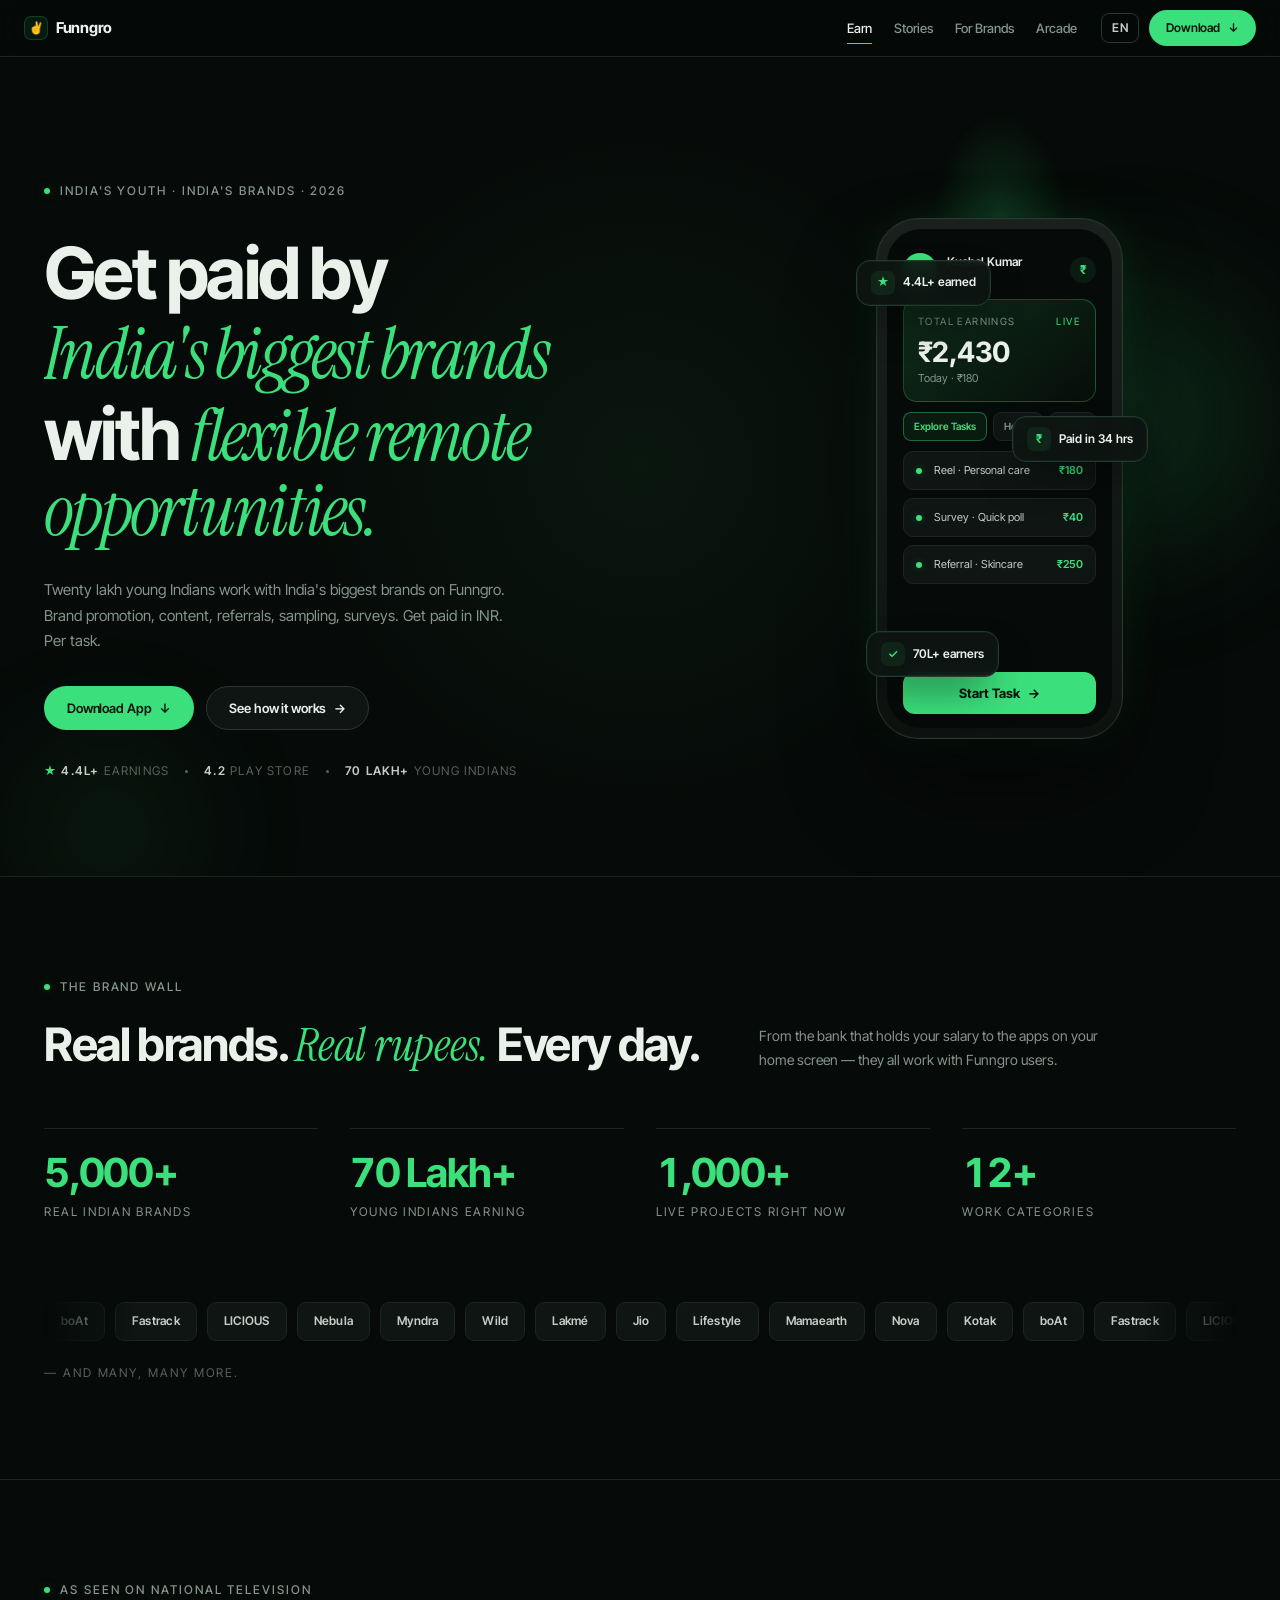
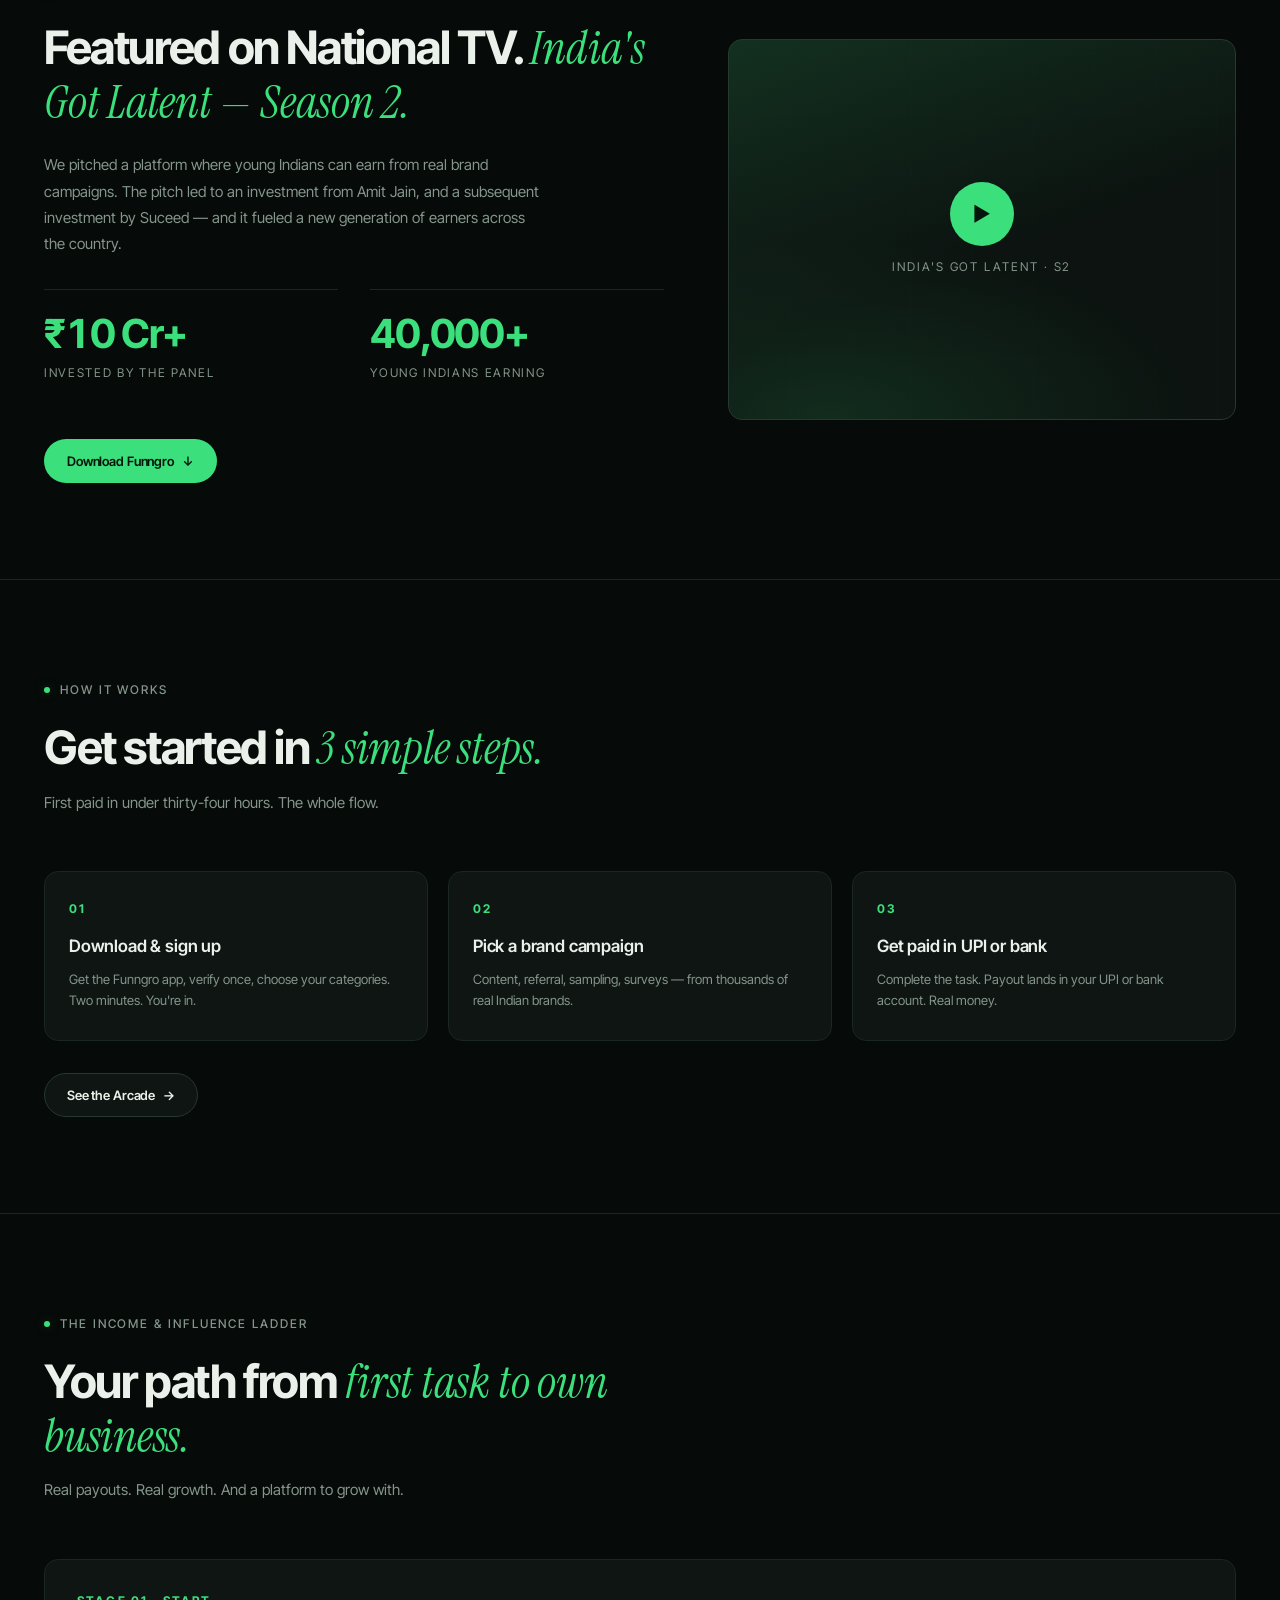
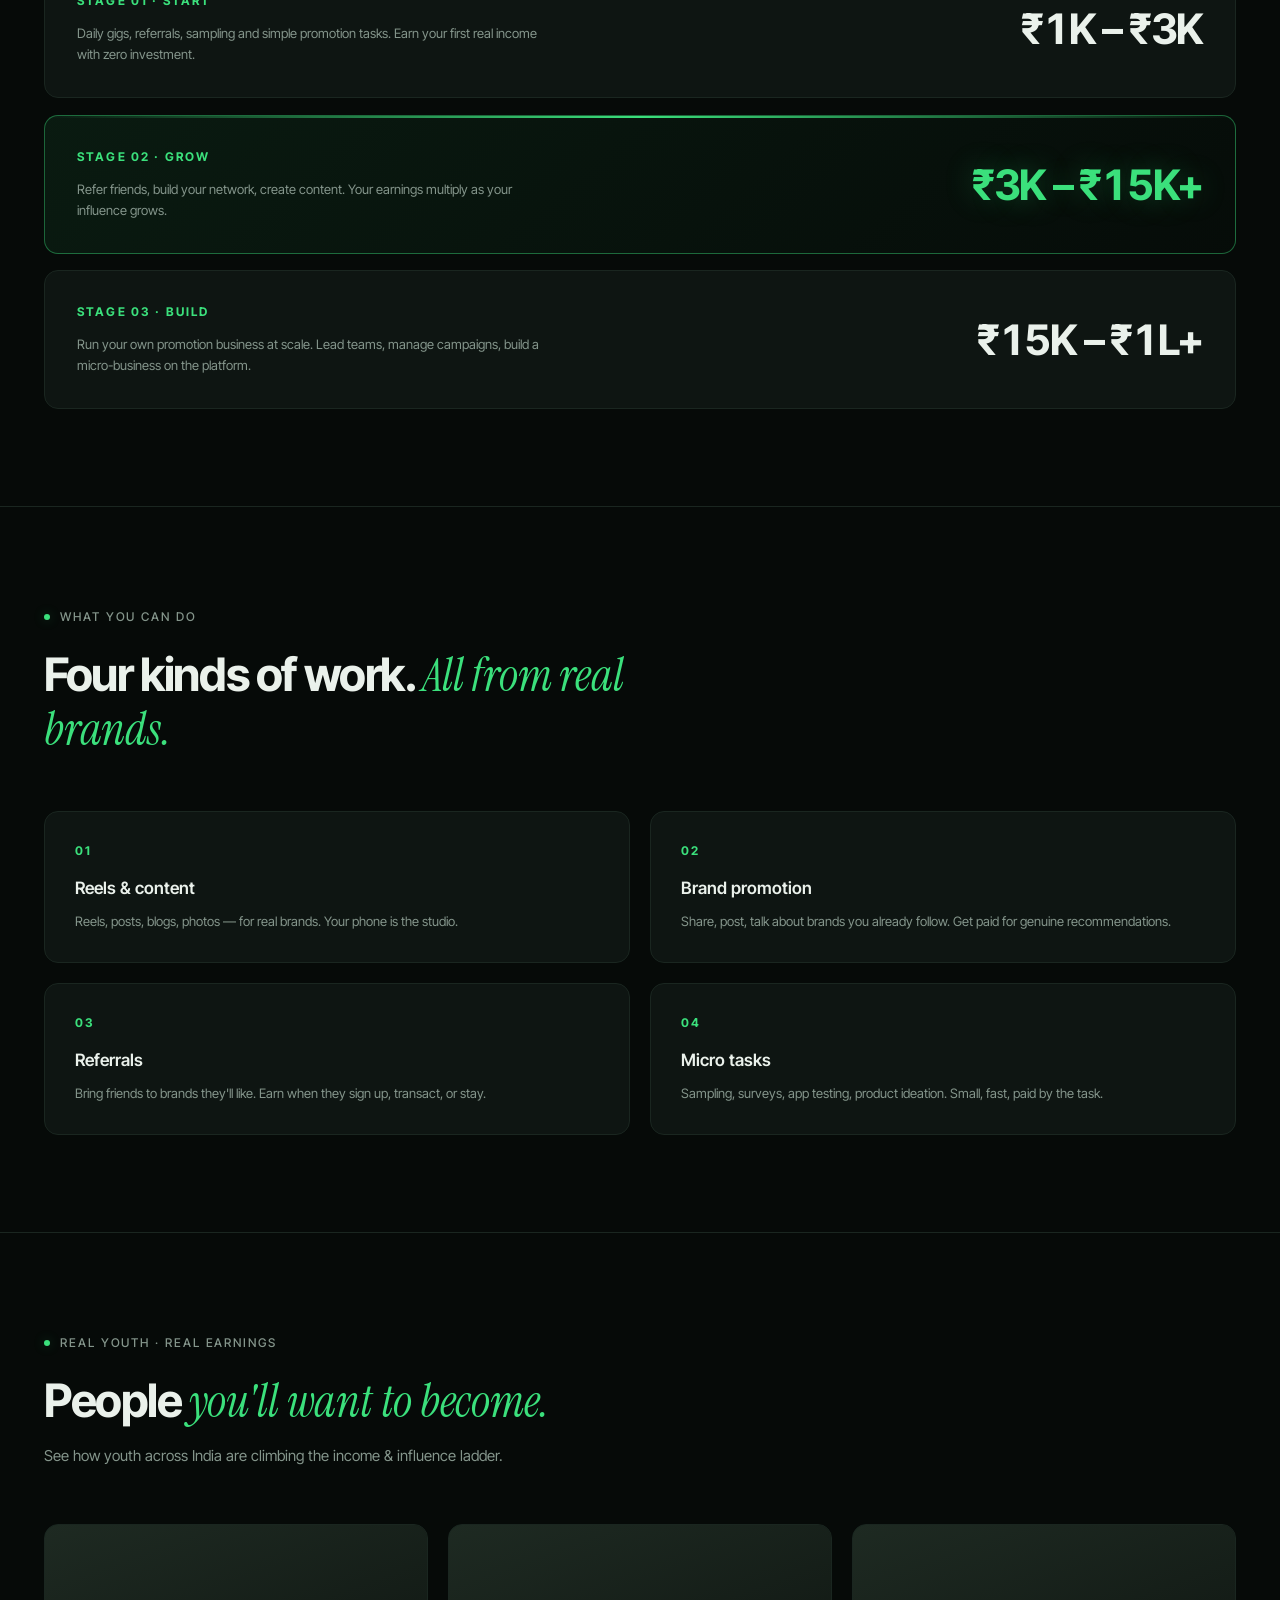
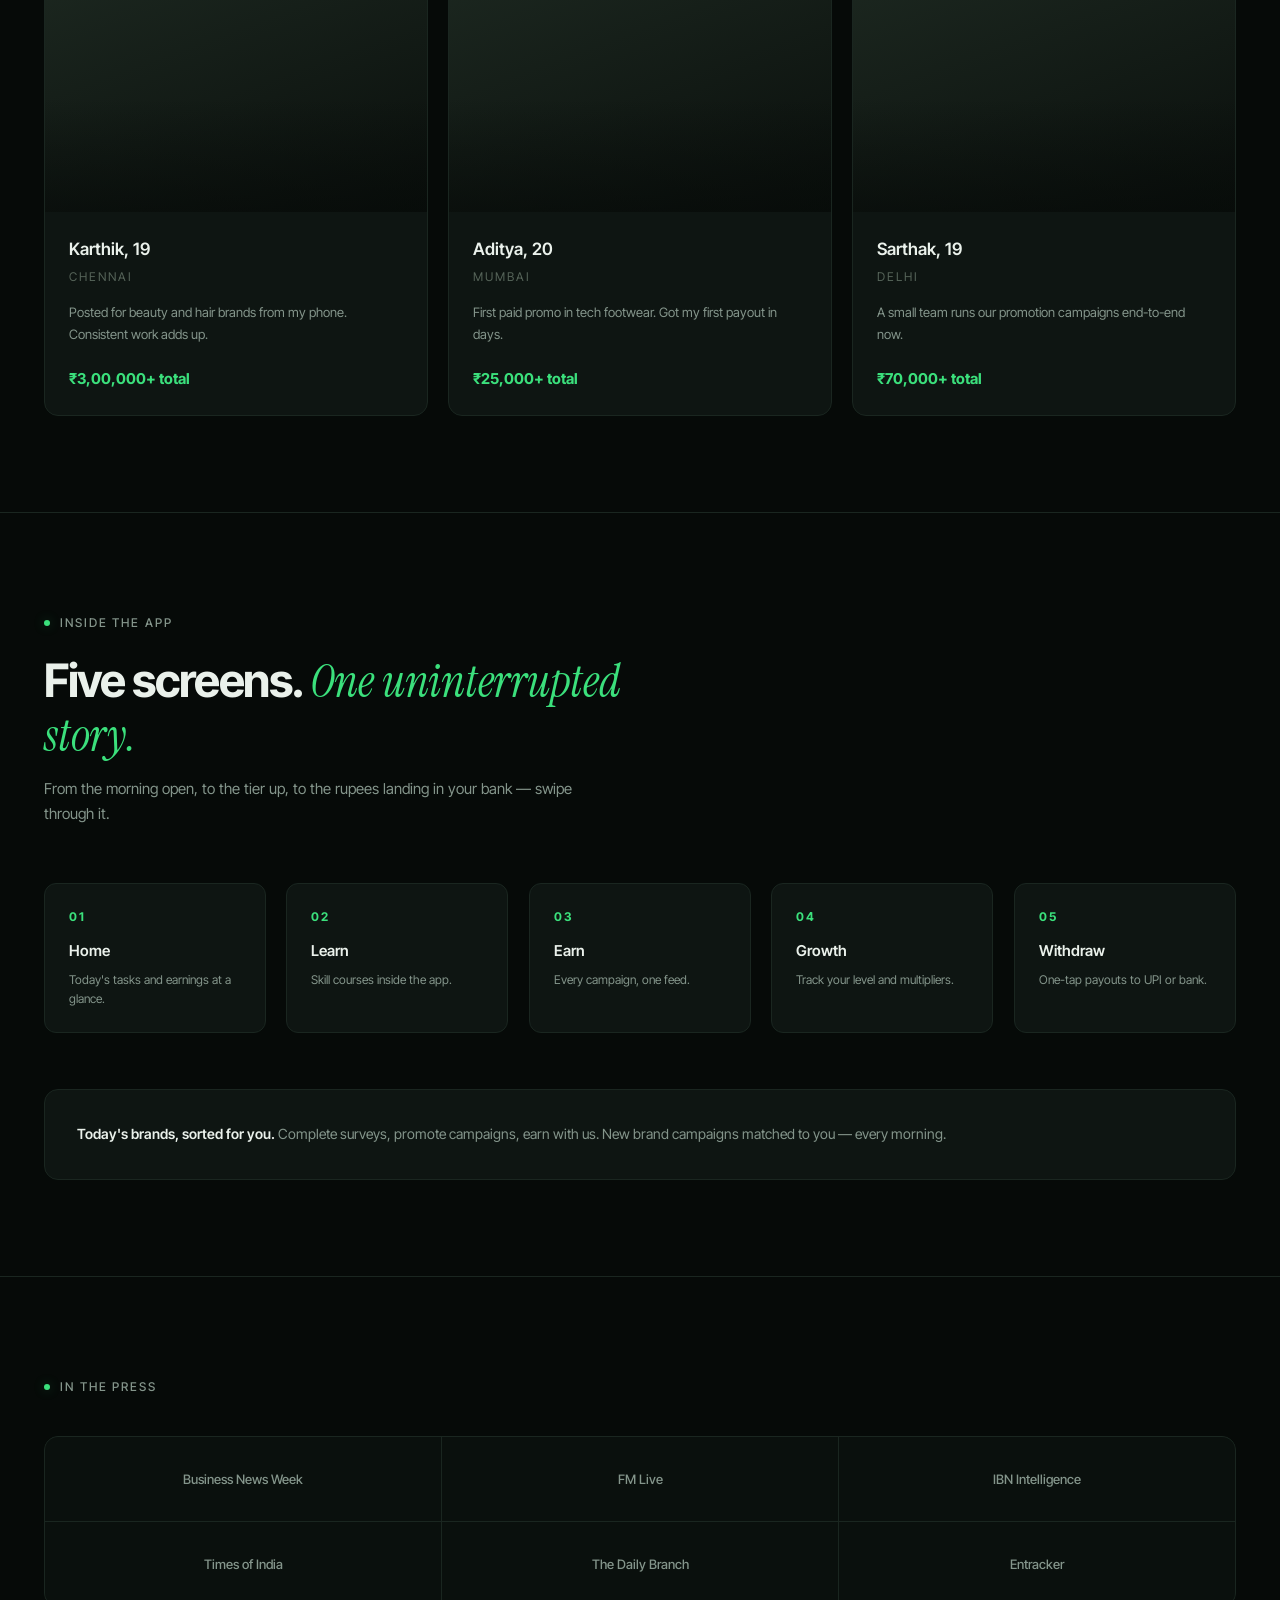
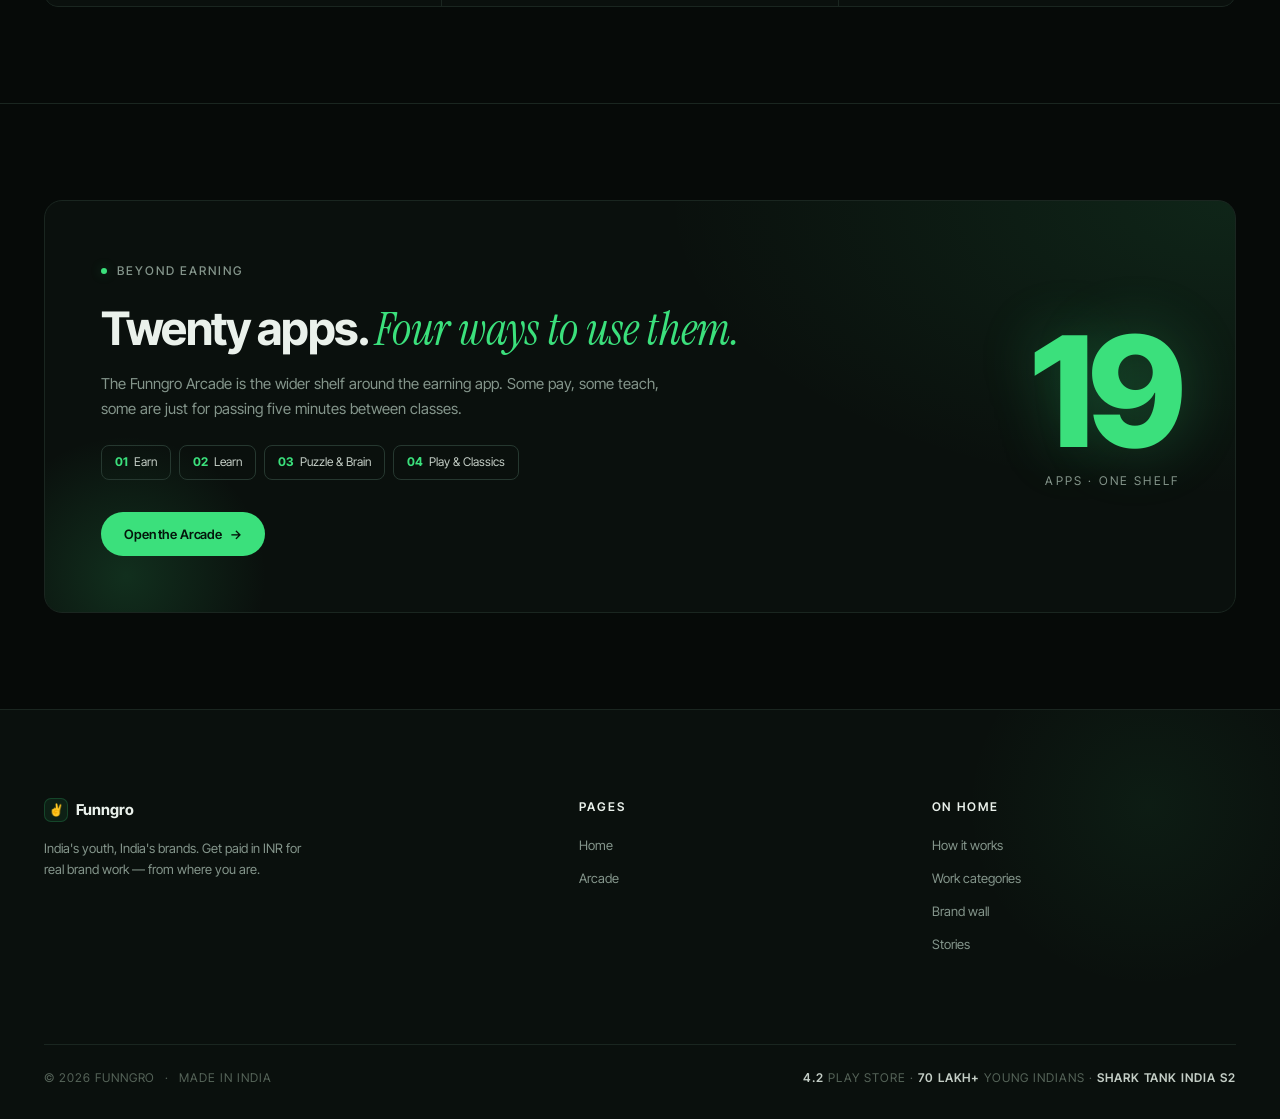
==== index.html @ df50f599 "Add files via upload" ====
<!doctype html>
<html lang="en">
<head>
<meta charset="utf-8" />
<meta name="viewport" content="width=device-width,initial-scale=1,viewport-fit=cover" />
<meta name="theme-color" content="#060A08" />

<title>Funngro — Get paid by India's biggest brands</title>
<meta name="description" content="Funngro connects young Indians with paid remote work from real brands — content, referrals, sampling, surveys. Paid in INR, per task." />
<link rel="canonical" href="https://REPLACE-ME.vercel.app/" />

<meta property="og:type" content="website" />
<meta property="og:title" content="Funngro — Get paid by India's biggest brands" />
<meta property="og:description" content="Flexible remote work from real Indian brands. Paid in INR, per task." />
<meta property="og:image" content="./og-image.png" />
<meta name="twitter:card" content="summary_large_image" />
<meta name="twitter:title" content="Funngro — Get paid by India's biggest brands" />
<meta name="twitter:description" content="Flexible remote work from real Indian brands. Paid in INR." />

<link rel="preconnect" href="https://fonts.googleapis.com">
<link rel="preconnect" href="https://fonts.gstatic.com" crossorigin>
<link href="https://fonts.googleapis.com/css2?family=Inter+Tight:wght@400;500;600;700;800&family=Instrument+Serif:ital@0;1&display=swap" rel="stylesheet">
<link rel="stylesheet" href="./styles.css">
</head>
<body>

<header class="header" id="site-header">
  <div class="header-inner">
    <a href="./index.html" class="brand" aria-label="Funngro home">
      <span class="brand-mark" aria-hidden="true">✌</span><span>Funngro</span>
    </a>

    <button class="nav-toggle" type="button" aria-label="Toggle navigation" aria-expanded="false" aria-controls="site-nav">
      <span></span>
    </button>

    <nav class="nav" id="site-nav" aria-label="Primary">
      <a href="./index.html" class="active">Earn</a>
      <a href="#stories">Stories</a>
      <a href="#brands">For Brands</a>
      <a href="./arcade.html">Arcade</a>
    </nav>

    <div class="header-actions">
      <button class="lang" type="button" aria-label="Language: English">EN</button>
      <a class="btn btn-primary btn-sm" href="https://play.google.com/store/apps/details?id=com.funngro" target="_blank" rel="noopener">Download <span class="arrow down" aria-hidden="true">↓</span></a>
    </div>
  </div>
</header>

<main>

<!-- HERO -->
<section class="hero">
  <div class="hero-glow hero-glow--a" aria-hidden="true"></div>
  <div class="hero-glow hero-glow--b" aria-hidden="true"></div>

  <div class="container">
    <div class="hero-grid">
      <div class="reveal reveal--left">
        <div class="section-label">India's Youth · India's Brands · 2026</div>

        <h1 class="hero-title">
          <span class="mask-line"><span>Get paid by</span></span>
          <span class="mask-line"><span><em>India's biggest brands</em></span></span>
          <span class="mask-line"><span>with <em>flexible remote opportunities.</em></span></span>
        </h1>

        <p class="hero-lede">Twenty lakh young Indians work with India's biggest brands on Funngro. Brand promotion, content, referrals, sampling, surveys. Get paid in INR. Per task.</p>

        <div class="hero-ctas">
          <a class="btn btn-primary" href="https://play.google.com/store/apps/details?id=com.funngro" target="_blank" rel="noopener">Download App <span class="arrow down" aria-hidden="true">↓</span></a>
          <a class="btn btn-secondary" href="#brands">See how it works <span class="arrow" aria-hidden="true">→</span></a>
        </div>

        <div class="hero-meta">
          <span><span class="star">★</span> <strong>4.4L+</strong> earnings</span>
          <span class="dot" aria-hidden="true"></span>
          <span><strong>4.2</strong> Play Store</span>
          <span class="dot" aria-hidden="true"></span>
          <span><strong>70 Lakh+</strong> young Indians</span>
        </div>
      </div>

      <div class="hero-visual reveal reveal--right">
        <div class="phone-wrap">
          <div class="float-badge float-badge--a"><span class="ic">★</span> 4.4L+ earned</div>
          <div class="float-badge float-badge--b"><span class="ic">₹</span> Paid in 34 hrs</div>
          <div class="float-badge float-badge--c"><span class="ic">✓</span> 70L+ earners</div>

          <div class="phone" role="img" aria-label="Funngro app preview showing earnings, tasks and referrals">
            <div class="phone-screen">
              <div class="phone-top">
                <div class="phone-avatar" aria-hidden="true">K</div>
                <div><div class="phone-name">Kushal Kumar</div><div class="phone-hello">Home</div></div>
                <span class="phone-coin" aria-hidden="true">₹</span>
              </div>
              <div class="phone-balance">
                <div class="phone-balance-head"><span>Total earnings</span><span class="phone-balance-tag">LIVE</span></div>
                <div class="phone-balance-amount">₹2,430</div>
                <div class="phone-balance-sub">Today · ₹180</div>
              </div>
              <div class="phone-chips">
                <span class="phone-chip active">Explore Tasks</span>
                <span class="phone-chip">Home</span>
                <span class="phone-chip">Tasks</span>
              </div>
              <ul class="phone-tasks">
                <li class="phone-task"><span class="phone-task-dot"></span><span class="phone-task-label">Reel · Personal care</span><span class="phone-task-amount">₹180</span></li>
                <li class="phone-task"><span class="phone-task-dot"></span><span class="phone-task-label">Survey · Quick poll</span><span class="phone-task-amount">₹40</span></li>
                <li class="phone-task"><span class="phone-task-dot"></span><span class="phone-task-label">Referral · Skincare</span><span class="phone-task-amount">₹250</span></li>
              </ul>
              <div class="phone-cta">Start Task <span aria-hidden="true">→</span></div>
            </div>
          </div>
        </div>
      </div>
    </div>
  </div>
</section>

<!-- BRAND WALL -->
<section class="section" id="brands">
  <div class="container">
    <div class="brandwall-head reveal">
      <div>
        <div class="section-label">The Brand Wall</div>
        <h2 class="h2">Real brands. <em class="accent-i">Real rupees.</em> Every day.</h2>
      </div>
      <p class="brandwall-aside">From the bank that holds your salary to the apps on your home screen — they all work with Funngro users.</p>
    </div>

    <div class="brandwall-stats" data-reveal-group>
      <div class="stat"><div class="stat-value" data-count="5000" data-suffix="+">0</div><div class="stat-label">Real Indian brands</div></div>
      <div class="stat"><div class="stat-value" data-count="70" data-suffix=" Lakh+">0</div><div class="stat-label">Young Indians earning</div></div>
      <div class="stat"><div class="stat-value" data-count="1000" data-suffix="+">0</div><div class="stat-label">Live projects right now</div></div>
      <div class="stat"><div class="stat-value" data-count="12" data-suffix="+">0</div><div class="stat-label">Work categories</div></div>
    </div>

    <div class="marquee reveal">
      <div class="marquee-track">
        <span class="marquee-chip">boAt</span><span class="marquee-chip">Fastrack</span><span class="marquee-chip">LICIOUS</span>
        <span class="marquee-chip">Nebula</span><span class="marquee-chip">Myndra</span><span class="marquee-chip">Wild</span>
        <span class="marquee-chip">Lakmé</span><span class="marquee-chip">Jio</span><span class="marquee-chip">Lifestyle</span>
        <span class="marquee-chip">Mamaearth</span><span class="marquee-chip">Nova</span><span class="marquee-chip">Kotak</span>
        <span class="marquee-chip">boAt</span><span class="marquee-chip">Fastrack</span><span class="marquee-chip">LICIOUS</span>
        <span class="marquee-chip">Nebula</span><span class="marquee-chip">Myndra</span><span class="marquee-chip">Wild</span>
        <span class="marquee-chip">Lakmé</span><span class="marquee-chip">Jio</span><span class="marquee-chip">Lifestyle</span>
        <span class="marquee-chip">Mamaearth</span><span class="marquee-chip">Nova</span><span class="marquee-chip">Kotak</span>
      </div>
    </div>
    <p class="brandwall-hint">— and many, many more.</p>
  </div>
</section>

<!-- TV -->
<section class="section">
  <div class="container">
    <div class="tv">
      <div class="reveal reveal--left">
        <div class="section-label">As seen on national television</div>
        <h2 class="h2">Featured on National TV. <em class="accent-i">India's Got Latent — Season 2.</em></h2>
        <p class="tv-body">We pitched a platform where young Indians can earn from real brand campaigns. The pitch led to an investment from Amit Jain, and a subsequent investment by Suceed — and it fueled a new generation of earners across the country.</p>
        <div class="tv-stats">
          <div class="stat"><div class="stat-value">₹10 Cr+</div><div class="stat-label">Invested by the panel</div></div>
          <div class="stat"><div class="stat-value">40,000+</div><div class="stat-label">Young Indians earning</div></div>
        </div>
        <div class="tv-ctas">
          <a class="btn btn-primary" href="https://play.google.com/store/apps/details?id=com.funngro" target="_blank" rel="noopener">Download Funngro <span class="arrow down" aria-hidden="true">↓</span></a>
        </div>
      </div>

      <div class="tv-video reveal reveal--right" aria-hidden="true">
        <div>
          <div class="tv-play">▶</div>
          <div class="tv-video-label">India's Got Latent · S2</div>
        </div>
      </div>
    </div>
  </div>
</section>

<!-- HOW IT WORKS -->
<section class="section" id="how">
  <div class="container">
    <div class="reveal">
      <div class="section-label">How it works</div>
      <h2 class="h2">Get started in <em class="accent-i">3 simple steps.</em></h2>
      <p class="lede">First paid in under thirty-four hours. The whole flow.</p>
    </div>
    <ol class="steps" data-reveal-group>
      <li class="step"><div class="step-n">01</div><h3 class="step-title">Download &amp; sign up</h3><p class="step-body">Get the Funngro app, verify once, choose your categories. Two minutes. You're in.</p></li>
      <li class="step"><div class="step-n">02</div><h3 class="step-title">Pick a brand campaign</h3><p class="step-body">Content, referral, sampling, surveys — from thousands of real Indian brands.</p></li>
      <li class="step"><div class="step-n">03</div><h3 class="step-title">Get paid in UPI or bank</h3><p class="step-body">Complete the task. Payout lands in your UPI or bank account. Real money.</p></li>
    </ol>
    <div class="steps-cta reveal"><a class="btn btn-secondary" href="./arcade.html">See the Arcade <span class="arrow" aria-hidden="true">→</span></a></div>
  </div>
</section>

<!-- LADDER -->
<section class="section">
  <div class="container">
    <div class="reveal">
      <div class="section-label">The income &amp; influence ladder</div>
      <h2 class="h2">Your path from <em class="accent-i">first task to own business.</em></h2>
      <p class="lede">Real payouts. Real growth. And a platform to grow with.</p>
    </div>
    <ul class="ladder">
      <li class="ladder-row reveal">
        <div><div class="ladder-stage">Stage 01 · Start</div><p class="ladder-body">Daily gigs, referrals, sampling and simple promotion tasks. Earn your first real income with zero investment.</p></div>
        <div class="ladder-range">₹1K – ₹3K</div>
      </li>
      <li class="ladder-row hi reveal">
        <div><div class="ladder-stage">Stage 02 · Grow</div><p class="ladder-body">Refer friends, build your network, create content. Your earnings multiply as your influence grows.</p></div>
        <div class="ladder-range">₹3K – ₹15K+</div>
      </li>
      <li class="ladder-row reveal">
        <div><div class="ladder-stage">Stage 03 · Build</div><p class="ladder-body">Run your own promotion business at scale. Lead teams, manage campaigns, build a micro-business on the platform.</p></div>
        <div class="ladder-range">₹15K – ₹1L+</div>
      </li>
    </ul>
  </div>
</section>

<!-- WORK KINDS -->
<section class="section" id="work">
  <div class="container">
    <div class="reveal">
      <div class="section-label">What you can do</div>
      <h2 class="h2">Four kinds of work. <em class="accent-i">All from real brands.</em></h2>
    </div>
    <ul class="work">
      <li class="work-item reveal"><div class="work-n">01</div><h3 class="work-title">Reels &amp; content</h3><p class="work-body">Reels, posts, blogs, photos — for real brands. Your phone is the studio.</p></li>
      <li class="work-item reveal"><div class="work-n">02</div><h3 class="work-title">Brand promotion</h3><p class="work-body">Share, post, talk about brands you already follow. Get paid for genuine recommendations.</p></li>
      <li class="work-item reveal"><div class="work-n">03</div><h3 class="work-title">Referrals</h3><p class="work-body">Bring friends to brands they'll like. Earn when they sign up, transact, or stay.</p></li>
      <li class="work-item reveal"><div class="work-n">04</div><h3 class="work-title">Micro tasks</h3><p class="work-body">Sampling, surveys, app testing, product ideation. Small, fast, paid by the task.</p></li>
    </ul>
  </div>
</section>

<!-- STORIES -->
<section class="section" id="stories">
  <div class="container">
    <div class="stories-head reveal">
      <div>
        <div class="section-label">Real youth · Real earnings</div>
        <h2 class="h2">People <em class="accent-i">you'll want to become.</em></h2>
        <p class="lede">See how youth across India are climbing the income &amp; influence ladder.</p>
      </div>
    </div>
    <ul class="stories">
      <li class="story reveal">
        <div class="story-photo" aria-hidden="true"></div>
        <div class="story-body">
          <h3 class="story-name">Karthik, 19</h3>
          <span class="story-city">Chennai</span>
          <p class="story-quote">Posted for beauty and hair brands from my phone. Consistent work adds up.</p>
          <span class="story-earned">₹3,00,000+ total</span>
        </div>
      </li>
      <li class="story reveal">
        <div class="story-photo" aria-hidden="true"></div>
        <div class="story-body">
          <h3 class="story-name">Aditya, 20</h3>
          <span class="story-city">Mumbai</span>
          <p class="story-quote">First paid promo in tech footwear. Got my first payout in days.</p>
          <span class="story-earned">₹25,000+ total</span>
        </div>
      </li>
      <li class="story reveal">
        <div class="story-photo" aria-hidden="true"></div>
        <div class="story-body">
          <h3 class="story-name">Sarthak, 19</h3>
          <span class="story-city">Delhi</span>
          <p class="story-quote">A small team runs our promotion campaigns end-to-end now.</p>
          <span class="story-earned">₹70,000+ total</span>
        </div>
      </li>
    </ul>
  </div>
</section>

<!-- INSIDE THE APP -->
<section class="section">
  <div class="container">
    <div class="reveal">
      <div class="section-label">Inside the app</div>
      <h2 class="h2">Five screens. <em class="accent-i">One uninterrupted story.</em></h2>
      <p class="lede">From the morning open, to the tier up, to the rupees landing in your bank — swipe through it.</p>
    </div>
    <ol class="screens">
      <li class="screen reveal"><div class="screen-n">01</div><h3 class="screen-title">Home</h3><p class="screen-body">Today's tasks and earnings at a glance.</p></li>
      <li class="screen reveal"><div class="screen-n">02</div><h3 class="screen-title">Learn</h3><p class="screen-body">Skill courses inside the app.</p></li>
      <li class="screen reveal"><div class="screen-n">03</div><h3 class="screen-title">Earn</h3><p class="screen-body">Every campaign, one feed.</p></li>
      <li class="screen reveal"><div class="screen-n">04</div><h3 class="screen-title">Growth</h3><p class="screen-body">Track your level and multipliers.</p></li>
      <li class="screen reveal"><div class="screen-n">05</div><h3 class="screen-title">Withdraw</h3><p class="screen-body">One-tap payouts to UPI or bank.</p></li>
    </ol>
    <p class="screens-foot reveal"><strong>Today's brands, sorted for you.</strong> Complete surveys, promote campaigns, earn with us. New brand campaigns matched to you — every morning.</p>
  </div>
</section>

<!-- MEDIA -->
<section class="section">
  <div class="container">
    <div class="reveal"><div class="section-label">In the press</div></div>
    <ul class="media reveal">
      <li class="media-item">Business News Week</li>
      <li class="media-item">FM Live</li>
      <li class="media-item">IBN Intelligence</li>
      <li class="media-item">Times of India</li>
      <li class="media-item">The Daily Branch</li>
      <li class="media-item">Entracker</li>
    </ul>
  </div>
</section>

<!-- ARCADE TEASER -->
<section class="section">
  <div class="container">
    <div class="teaser reveal">
      <div>
        <div class="section-label">Beyond earning</div>
        <h2 class="h2">Twenty apps. <em class="accent-i">Four ways to use them.</em></h2>
        <p class="lede">The Funngro Arcade is the wider shelf around the earning app. Some pay, some teach, some are just for passing five minutes between classes.</p>
        <div class="teaser-tags">
          <span class="teaser-tag"><span class="num">01</span>Earn</span>
          <span class="teaser-tag"><span class="num">02</span>Learn</span>
          <span class="teaser-tag"><span class="num">03</span>Puzzle &amp; Brain</span>
          <span class="teaser-tag"><span class="num">04</span>Play &amp; Classics</span>
        </div>
        <div class="teaser-cta"><a class="btn btn-primary" href="./arcade.html">Open the Arcade <span class="arrow" aria-hidden="true">→</span></a></div>
      </div>
      <div class="teaser-counter" aria-hidden="true">
        <span class="teaser-counter-num" data-count="20">0</span>
        <span class="teaser-counter-label">apps · one shelf</span>
      </div>
    </div>
  </div>
</section>

</main>

<footer class="footer">
  <div class="container">
    <div class="footer-grid">
      <div class="footer-brand">
        <div class="footer-logo"><span class="footer-mark" aria-hidden="true">✌</span><span>Funngro</span></div>
        <p class="footer-blurb">India's youth, India's brands. Get paid in INR for real brand work — from where you are.</p>
      </div>

      <div class="footer-col">
        <h3 class="footer-col-title">Pages</h3>
        <ul>
          <li><a href="./index.html">Home</a></li>
          <li><a href="./arcade.html">Arcade</a></li>
        </ul>
      </div>

      <div class="footer-col">
        <h3 class="footer-col-title">On Home</h3>
        <ul>
          <li><a href="#how">How it works</a></li>
          <li><a href="#work">Work categories</a></li>
          <li><a href="#brands">Brand wall</a></li>
          <li><a href="#stories">Stories</a></li>
        </ul>
      </div>
    </div>

    <div class="footer-bar">
      <span>© 2026 FUNNGRO</span>
      <span>·</span>
      <span>MADE IN INDIA</span>
      <span style="margin-left:auto"><strong>4.2</strong> PLAY STORE · <strong>70 LAKH+</strong> YOUNG INDIANS · <strong>SHARK TANK INDIA S2</strong></span>
    </div>
  </div>
</footer>

<script src="./script.js" defer></script>
</body>
</html>
---- styles.css ----
/* =========================================================
   Funngro — Professional animated design system
   Static-site ready. No build step. No dependencies.
   ========================================================= */

*,*::before,*::after{box-sizing:border-box;margin:0;padding:0}

:root{
  --bg:#060A08;
  --bg-elev:#0A100D;
  --surface:#0E1512;
  --surface-hi:#131C17;
  --surface-hov:#172420;

  --border:#1A2620;
  --border-hi:#263830;

  --text:#EAF1EB;
  --text-soft:#C4CEC6;
  --text-muted:#84958B;
  --text-dim:#566459;

  --accent:#3BE07C;
  --accent-soft:#6FF0A0;
  --accent-ink:#04150B;
  --accent-glow:rgba(59,224,124,.28);
  --accent-tint:rgba(59,224,124,.08);

  --serif:'Instrument Serif','Iowan Old Style',Georgia,serif;
  --sans:'Inter Tight',-apple-system,BlinkMacSystemFont,'Segoe UI',sans-serif;

  --max:1240px;
  --pad:24px;

  --r-sm:8px;
  --r-md:12px;
  --r-lg:16px;
  --r-pill:999px;

  /* Premium easings */
  --ease:cubic-bezier(.4,0,.2,1);
  --ease-out:cubic-bezier(.16,1,.3,1);
  --ease-expo:cubic-bezier(.19,1,.22,1);
  --ease-circ:cubic-bezier(.075,.82,.165,1);
  --ease-spring:cubic-bezier(.34,1.56,.64,1);
}

html{scroll-behavior:smooth}
body{
  background:var(--bg);
  color:var(--text);
  font-family:var(--sans);
  font-size:15px;
  line-height:1.55;
  -webkit-font-smoothing:antialiased;
  overflow-x:hidden;
}
img,svg{display:block;max-width:100%}
a{color:inherit;text-decoration:none}
button{font:inherit;cursor:pointer;background:none;border:none;color:inherit}
:focus-visible{outline:2px solid var(--accent);outline-offset:3px;border-radius:4px}

/* ---------- SCROLL PROGRESS BAR ---------- */
.scroll-progress{
  position:fixed;top:0;left:0;height:2px;width:0;
  background:linear-gradient(90deg,var(--accent),var(--accent-soft));
  z-index:100;pointer-events:none;
  box-shadow:0 0 12px var(--accent-glow);
  transition:width .08s linear;
}

/* ---------- LAYOUT ---------- */
.container{width:100%;max-width:var(--max);margin:0 auto;padding:0 var(--pad)}
.section{padding:96px 0;border-top:1px solid var(--border);position:relative}
.section--flush{border-top:none}
.accent-i{font-family:var(--serif);font-style:italic;font-weight:400;color:var(--accent);letter-spacing:-.005em}

/* ---------- HEADER ---------- */
.header{
  position:sticky;top:0;z-index:60;
  background:rgba(6,10,8,.78);
  backdrop-filter:saturate(180%) blur(16px);
  -webkit-backdrop-filter:saturate(180%) blur(16px);
  border-bottom:1px solid var(--border);
}
.header-inner{max-width:1440px;margin:0 auto;height:56px;padding:0 var(--pad);display:flex;align-items:center;gap:24px}
.brand{display:inline-flex;align-items:center;gap:8px;font-weight:700;letter-spacing:-.02em;font-size:15px}
.brand-mark{display:grid;place-items:center;width:24px;height:24px;border-radius:7px;background:var(--accent-tint);color:var(--accent);font-size:12px;border:1px solid rgba(59,224,124,.2);transition:transform .5s var(--ease-spring)}
.brand:hover .brand-mark{transform:rotate(-14deg) scale(1.1)}

.nav{display:flex;align-items:center;gap:22px;margin-left:auto}
.nav a{font-size:13px;color:var(--text-muted);font-weight:500;position:relative;transition:color .3s var(--ease)}
.nav a::after{content:'';position:absolute;left:0;right:0;bottom:-6px;height:1px;background:var(--accent);transform:scaleX(0);transform-origin:left;transition:transform .45s var(--ease-expo)}
.nav a:hover{color:var(--text)}
.nav a:hover::after{transform:scaleX(1)}
.nav a.active{color:var(--text)}
.nav a.active::after{transform:scaleX(1)}

.header-actions{display:flex;align-items:center;gap:10px}
.lang{height:30px;padding:0 10px;border-radius:8px;border:1px solid var(--border-hi);color:var(--text-soft);font-size:12px;font-weight:600;letter-spacing:.04em;transition:all .3s var(--ease)}
.lang:hover{border-color:var(--accent);color:var(--accent)}

.nav-toggle{display:none;width:38px;height:38px;border-radius:9px;border:1px solid var(--border-hi);align-items:center;justify-content:center;color:var(--text-soft);transition:all .3s var(--ease)}
.nav-toggle:hover{border-color:var(--accent);color:var(--accent)}
.nav-toggle span{display:block;width:16px;height:1.5px;background:currentColor;position:relative;transition:background .2s var(--ease)}
.nav-toggle span::before,.nav-toggle span::after{content:'';position:absolute;left:0;width:16px;height:1.5px;background:currentColor;transition:transform .4s var(--ease-expo),top .4s var(--ease-expo)}
.nav-toggle span::before{top:-5px}
.nav-toggle span::after{top:5px}
.header.nav-open .nav-toggle span{background:transparent}
.header.nav-open .nav-toggle span::before{top:0;transform:rotate(45deg)}
.header.nav-open .nav-toggle span::after{top:0;transform:rotate(-45deg)}

@media (max-width:960px){
  .nav{
    position:fixed;top:56px;left:0;right:0;
    background:var(--bg-elev);
    border-bottom:1px solid var(--border);
    flex-direction:column;align-items:stretch;
    padding:16px var(--pad) 24px;
    gap:0;margin-left:0;z-index:55;
    transform:translateY(-120%);
    transition:transform .5s var(--ease-expo);
    box-shadow:0 30px 60px -20px rgba(0,0,0,.7);
  }
  .nav a{padding:14px 0;font-size:15px;border-bottom:1px solid var(--border)}
  .nav a::after{display:none}
  .nav a:last-child{border-bottom:none}
  .header.nav-open .nav{transform:translateY(0)}
  .nav-toggle{display:inline-flex;margin-left:auto}
  .header-actions{margin-left:8px}
}
@media (max-width:480px){.lang{display:none}}

/* ---------- BUTTONS ---------- */
.btn{display:inline-flex;align-items:center;justify-content:center;gap:8px;height:44px;padding:0 22px;border-radius:var(--r-pill);border:1px solid transparent;font-size:13px;font-weight:600;letter-spacing:-.01em;white-space:nowrap;position:relative;overflow:hidden;transition:transform .4s var(--ease-spring),background .3s var(--ease),box-shadow .4s var(--ease),border-color .3s var(--ease)}
.btn::before{content:'';position:absolute;inset:0;background:radial-gradient(circle at var(--mx,50%) var(--my,50%),rgba(255,255,255,.15),transparent 40%);opacity:0;transition:opacity .4s var(--ease)}
.btn:hover::before{opacity:1}
.btn:active{transform:translateY(1px) scale(.98)}
.btn-sm{height:36px;padding:0 16px;font-size:12px}
.btn-lg{height:52px;padding:0 28px;font-size:15px}
.btn-primary{background:var(--accent);color:var(--accent-ink)}
.btn-primary:hover{background:var(--accent-soft);transform:translateY(-2px);box-shadow:0 12px 32px -10px var(--accent-glow),0 0 0 6px var(--accent-tint)}
.btn-secondary{background:var(--surface);border-color:var(--border-hi);color:var(--text)}
.btn-secondary:hover{background:var(--surface-hov);border-color:#3A5044;transform:translateY(-2px)}
.btn .arrow{display:inline-block;transition:transform .45s var(--ease-spring)}
.btn:hover .arrow{transform:translateX(3px)}
.btn:hover .arrow.down{transform:translateY(3px)}

/* ---------- SECTION LABEL ---------- */
.section-label{display:inline-flex;align-items:center;gap:10px;font-size:12px;font-weight:500;letter-spacing:.16em;text-transform:uppercase;color:var(--text-muted);margin-bottom:16px}
.section-label::before{content:'';width:6px;height:6px;border-radius:50%;background:var(--accent);box-shadow:0 0 12px var(--accent-glow);animation:dotPulse 2.4s var(--ease) infinite}
.section-label .num{color:var(--accent);font-weight:600}
@keyframes dotPulse{
  0%,100%{opacity:1;transform:scale(1);box-shadow:0 0 12px var(--accent-glow)}
  50%{opacity:.6;transform:scale(1.2);box-shadow:0 0 20px var(--accent-glow)}
}

/* ---------- HEADINGS ---------- */
.h2{margin-top:6px;font-size:clamp(28px,3.6vw,48px);line-height:1.14;letter-spacing:-.03em;font-weight:700;max-width:22ch}
.lede{margin-top:16px;max-width:62ch;color:var(--text-muted);font-size:15px;line-height:1.65}

/* ---------- REVEAL SYSTEM (premium) ---------- */
.reveal{
  opacity:0;
  transform:translateY(32px);
  transition:
    opacity .9s var(--ease-expo),
    transform .9s var(--ease-expo);
  transition-delay:calc(var(--i, 0) * 60ms);
  will-change:opacity,transform;
}
.reveal.in{opacity:1;transform:translateY(0)}
.reveal--left{transform:translateX(-40px)}
.reveal--left.in{transform:translateX(0)}
.reveal--right{transform:translateX(40px)}
.reveal--right.in{transform:translateX(0)}
.reveal--scale{transform:scale(.94) translateY(20px)}
.reveal--scale.in{transform:scale(1) translateY(0)}

/* Text mask reveal for hero title */
.mask-line{display:block;overflow:hidden;padding-bottom:.08em}
.mask-line > span{display:inline-block;transform:translateY(110%);transition:transform 1.1s var(--ease-expo)}
.hero.in .mask-line > span,
.mask-line.in > span{transform:translateY(0)}
.mask-line:nth-child(2) > span{transition-delay:.08s}
.mask-line:nth-child(3) > span{transition-delay:.16s}

/* ---------- STAT ---------- */
.stat{padding:24px 0;border-top:1px solid var(--border)}
.stat-value{font-size:clamp(28px,3.4vw,40px);font-weight:700;letter-spacing:-.03em;color:var(--accent);line-height:1;font-variant-numeric:tabular-nums}
.stat-label{margin-top:10px;font-size:12px;letter-spacing:.14em;text-transform:uppercase;color:var(--text-muted)}

/* ---------- HERO ---------- */
.hero{position:relative;padding:120px 0 96px;overflow:hidden}
.hero-glow{position:absolute;border-radius:50%;pointer-events:none;filter:blur(60px);opacity:.55;z-index:0;transition:transform 1.2s var(--ease-out)}
.hero-glow--a{width:560px;height:560px;right:-10%;top:10%;background:radial-gradient(closest-side,rgba(59,224,124,.35),transparent 70%);animation:floatSlow 14s ease-in-out infinite}
.hero-glow--b{width:420px;height:420px;left:-8%;bottom:-20%;background:radial-gradient(closest-side,rgba(59,224,124,.18),transparent 70%);animation:floatSlow 18s ease-in-out infinite reverse}

/* Cursor spotlight (subtle) */
.hero-spotlight{
  position:absolute;inset:0;pointer-events:none;z-index:0;
  background:radial-gradient(600px circle at var(--cx,50%) var(--cy,50%),rgba(59,224,124,.06),transparent 60%);
  transition:background .3s var(--ease);
}

.hero-grid{position:relative;z-index:1;display:grid;grid-template-columns:minmax(0,1.15fr) minmax(0,.85fr);gap:80px;align-items:center}
.hero-title{margin-top:20px;font-size:clamp(40px,6vw,72px);line-height:1.02;letter-spacing:-.038em;font-weight:700;max-width:13ch}
.hero-title em{font-family:var(--serif);font-style:italic;font-weight:400;color:var(--accent)}
.hero-lede{margin-top:24px;max-width:52ch;color:var(--text-muted);font-size:15px;line-height:1.7}
.hero-ctas{margin-top:32px;display:flex;flex-wrap:wrap;gap:12px}
.hero-meta{margin-top:32px;display:flex;flex-wrap:wrap;align-items:center;gap:16px;font-size:12px;letter-spacing:.1em;text-transform:uppercase;color:var(--text-dim)}
.hero-meta strong{color:var(--text-soft);font-weight:600}
.hero-meta .star{color:var(--accent)}
.hero-meta .dot{width:3px;height:3px;border-radius:50%;background:var(--text-dim)}

.hero-visual{position:relative;display:flex;justify-content:center;align-items:center;min-height:520px}
.phone-wrap{position:relative;animation:floatPhone 7s ease-in-out infinite;will-change:transform}
@keyframes floatPhone{
  0%,100%{transform:translateY(0) rotate(0deg)}
  50%{transform:translateY(-18px) rotate(-.6deg)}
}
.float-badge{
  position:absolute;display:inline-flex;align-items:center;gap:8px;
  padding:10px 14px;border-radius:14px;
  background:rgba(14,21,18,.92);backdrop-filter:blur(10px);
  border:1px solid var(--border-hi);
  font-size:12px;font-weight:600;color:var(--text);
  box-shadow:0 20px 40px -12px rgba(0,0,0,.6),0 0 0 1px rgba(59,224,124,.06) inset;
  white-space:nowrap;z-index:3;
  transition:transform .5s var(--ease-spring),border-color .3s var(--ease);
}
.float-badge:hover{border-color:var(--accent);transform:scale(1.05)}
.float-badge .ic{display:grid;place-items:center;width:24px;height:24px;border-radius:7px;background:var(--accent-tint);color:var(--accent);font-size:12px}
.float-badge--a{top:8%;left:-8%;animation:floatBadge 5.5s ease-in-out infinite}
.float-badge--b{top:38%;right:-10%;animation:floatBadge 6.2s ease-in-out .5s infinite reverse}
.float-badge--c{bottom:12%;left:-4%;animation:floatBadge 7s ease-in-out 1s infinite}
@keyframes floatBadge{
  0%,100%{transform:translateY(0) translateX(0)}
  33%{transform:translateY(-12px) translateX(4px)}
  66%{transform:translateY(8px) translateX(-3px)}
}

.phone{position:relative;width:100%;max-width:320px;aspect-ratio:9/19;border-radius:42px;padding:10px;background:linear-gradient(180deg,#1A211D 0%,#0D120F 100%);border:1px solid var(--border-hi);box-shadow:0 50px 100px -20px rgba(0,0,0,.75),0 0 0 1px rgba(255,255,255,.02) inset,0 0 60px -20px var(--accent-glow)}
.phone::before{content:'';position:absolute;top:-30%;left:50%;transform:translateX(-50%);width:80%;height:60%;background:radial-gradient(closest-side,rgba(59,224,124,.16),transparent 70%);pointer-events:none;z-index:-1}
.phone-screen{height:100%;border-radius:34px;background:#060A08;padding:22px 16px 14px;display:flex;flex-direction:column;gap:10px;overflow:hidden}
.phone-top{display:flex;align-items:center;gap:10px;padding:2px 0}
.phone-avatar{width:34px;height:34px;border-radius:50%;background:var(--accent);color:var(--accent-ink);display:grid;place-items:center;font-weight:700;font-size:13px}
.phone-name{font-size:12px;font-weight:600;line-height:1.15}
.phone-hello{font-size:10px;color:var(--text-muted)}
.phone-coin{margin-left:auto;width:26px;height:26px;border-radius:50%;display:grid;place-items:center;background:var(--accent-tint);color:var(--accent);font-size:12px;font-weight:700}
.phone-balance{padding:14px;border-radius:14px;background:linear-gradient(140deg,rgba(59,224,124,.16),rgba(59,224,124,.02));border:1px solid rgba(59,224,124,.28);position:relative;overflow:hidden}
.phone-balance::after{content:'';position:absolute;top:0;left:-100%;width:60%;height:100%;background:linear-gradient(90deg,transparent,rgba(255,255,255,.08),transparent);animation:shimmer 4s ease-in-out infinite}
@keyframes shimmer{0%{left:-100%}60%,100%{left:200%}}
.phone-balance-head{display:flex;justify-content:space-between;font-size:10px;letter-spacing:.14em;text-transform:uppercase;color:var(--text-muted)}
.phone-balance-tag{color:var(--accent)}
.phone-balance-amount{margin-top:8px;font-size:28px;font-weight:700;letter-spacing:-.02em;line-height:1}
.phone-balance-sub{margin-top:4px;font-size:11px;color:var(--text-muted)}
.phone-chips{display:flex;gap:6px}
.phone-chip{padding:6px 10px;border-radius:8px;font-size:10px;font-weight:600;color:var(--text-muted);background:var(--surface);border:1px solid var(--border)}
.phone-chip.active{color:var(--accent);border-color:rgba(59,224,124,.4);background:var(--accent-tint)}
.phone-tasks{list-style:none;display:flex;flex-direction:column;gap:8px}
.phone-task{display:grid;grid-template-columns:8px 1fr auto;align-items:center;gap:10px;padding:10px 12px;border-radius:10px;background:var(--surface);border:1px solid var(--border);font-size:11px;transition:transform .4s var(--ease-out),border-color .3s var(--ease)}
.phone-task:hover{transform:translateX(4px);border-color:var(--border-hi)}
.phone-task-dot{width:6px;height:6px;border-radius:50%;background:var(--accent);box-shadow:0 0 8px var(--accent-glow)}
.phone-task-label{color:var(--text-soft)}
.phone-task-amount{font-weight:600;color:var(--accent)}
.phone-cta{margin-top:auto;display:flex;align-items:center;justify-content:center;gap:8px;height:42px;border-radius:12px;background:var(--accent);color:var(--accent-ink);font-weight:700;font-size:13px;transition:transform .4s var(--ease-spring)}
.phone-cta:hover{transform:scale(1.04)}

@media (max-width:1024px){
  .hero-grid{grid-template-columns:1fr;gap:64px}
  .hero-visual{min-height:auto}
}
@media (max-width:600px){
  .float-badge--a{left:-4%}
  .float-badge--b{right:-4%}
  .float-badge--c{left:0}
}

/* ---------- BRAND WALL ---------- */
.brandwall-head{display:grid;grid-template-columns:1.4fr 1fr;gap:48px;align-items:end}
.brandwall-aside{font-size:14px;color:var(--text-muted);line-height:1.7;max-width:46ch}
.brandwall-stats{margin-top:56px;display:grid;grid-template-columns:repeat(4,1fr);gap:32px}
.marquee{margin-top:56px;position:relative;overflow:hidden;-webkit-mask-image:linear-gradient(90deg,transparent,#000 8%,#000 92%,transparent);mask-image:linear-gradient(90deg,transparent,#000 8%,#000 92%,transparent)}
.marquee-track{display:flex;gap:10px;width:max-content;animation:marquee 40s linear infinite}
.marquee:hover .marquee-track{animation-play-state:paused}
@keyframes marquee{from{transform:translateX(0)}to{transform:translateX(-50%)}}
.marquee-chip{padding:9px 16px;border-radius:9px;border:1px solid var(--border);background:var(--surface);color:var(--text-soft);font-size:12px;font-weight:600;letter-spacing:.02em;transition:all .4s var(--ease-spring)}
.marquee-chip:hover{border-color:var(--accent);color:var(--accent);transform:translateY(-3px)}
.brandwall-hint{margin-top:24px;font-size:12px;letter-spacing:.16em;text-transform:uppercase;color:var(--text-dim)}

@media (max-width:900px){.brandwall-head{grid-template-columns:1fr}.brandwall-stats{grid-template-columns:repeat(2,1fr)}}
@media (max-width:480px){.brandwall-stats{grid-template-columns:1fr}}

/* ---------- TV ---------- */
.tv{display:grid;grid-template-columns:minmax(0,1.1fr) minmax(0,.9fr);gap:64px;align-items:center}
.tv-body{margin-top:24px;color:var(--text-muted);font-size:15px;line-height:1.75;max-width:55ch}
.tv-stats{margin-top:32px;display:grid;grid-template-columns:repeat(2,1fr);gap:32px}
.tv-ctas{margin-top:32px;display:flex;flex-wrap:wrap;gap:10px}
.tv-video{aspect-ratio:16/12;border-radius:14px;border:1px solid var(--border-hi);background:linear-gradient(160deg,rgba(59,224,124,.14),transparent 55%),radial-gradient(120% 80% at 20% 100%,rgba(59,224,124,.12),transparent 60%),#0C1310;display:grid;place-items:center;position:relative;overflow:hidden;transition:transform .5s var(--ease-out),border-color .3s var(--ease)}
.tv-video:hover{transform:scale(1.01);border-color:rgba(59,224,124,.35)}
.tv-video::before{content:'';position:absolute;inset:0;background:repeating-linear-gradient(90deg,transparent 0 60px,rgba(255,255,255,.015) 60px 61px),repeating-linear-gradient(0deg,transparent 0 60px,rgba(255,255,255,.015) 60px 61px);opacity:.6}
.tv-play{width:64px;height:64px;border-radius:50%;background:var(--accent);color:var(--accent-ink);display:grid;place-items:center;font-size:20px;margin:0 auto 12px;position:relative;animation:pulseRing 2.6s ease-in-out infinite;cursor:pointer;transition:transform .4s var(--ease-spring)}
.tv-play:hover{transform:scale(1.1)}
@keyframes pulseRing{
  0%,100%{box-shadow:0 0 0 0 var(--accent-glow)}
  50%{box-shadow:0 0 0 18px rgba(59,224,124,0)}
}
.tv-video-label{font-size:12px;letter-spacing:.16em;text-transform:uppercase;color:var(--text-muted);text-align:center;position:relative;z-index:1}
@media (max-width:900px){.tv{grid-template-columns:1fr}}

/* ---------- STEPS ---------- */
.steps{margin-top:56px;list-style:none;display:grid;grid-template-columns:repeat(3,1fr);gap:20px}
.step{padding:28px 24px;background:var(--surface);border:1px solid var(--border);border-radius:14px;position:relative;overflow:hidden;transition:transform .5s var(--ease-out),border-color .4s var(--ease),background .4s var(--ease);transition-delay:calc(var(--i, 0) * 80ms)}
.step::after{content:'';position:absolute;top:0;left:0;right:0;height:1px;background:linear-gradient(90deg,transparent,var(--accent),transparent);transform:translateX(-100%);transition:transform .7s var(--ease-expo)}
.step:hover{transform:translateY(-5px);border-color:var(--border-hi);background:var(--surface-hi)}
.step:hover::after{transform:translateX(0)}
.step-n{font-size:12px;letter-spacing:.18em;color:var(--accent);font-weight:700}
.step-title{margin-top:14px;font-size:17px;font-weight:600;letter-spacing:-.01em}
.step-body{margin-top:10px;color:var(--text-muted);font-size:13px;line-height:1.65}
.steps-cta{margin-top:32px}
@media (max-width:900px){.steps{grid-template-columns:1fr}}

/* ---------- LADDER ---------- */
.ladder{margin-top:56px;list-style:none;display:flex;flex-direction:column;gap:16px}
.ladder-row{display:grid;grid-template-columns:1fr auto;gap:32px;align-items:center;padding:32px;border:1px solid var(--border);background:var(--surface);border-radius:14px;position:relative;overflow:hidden;transition:transform .5s var(--ease-out),border-color .4s var(--ease)}
.ladder-row:hover{transform:translateX(6px);border-color:var(--border-hi)}
.ladder-row.hi{border-color:rgba(59,224,124,.42);background:linear-gradient(140deg,rgba(59,224,124,.08),rgba(59,224,124,.01))}
.ladder-row.hi::before{content:'';position:absolute;top:0;left:0;right:0;height:2px;background:linear-gradient(90deg,transparent,var(--accent),transparent);animation:slideLine 3.5s ease-in-out infinite}
@keyframes slideLine{
  0%,100%{opacity:.4;transform:scaleX(.4)}
  50%{opacity:1;transform:scaleX(1)}
}
.ladder-stage{font-size:12px;letter-spacing:.18em;text-transform:uppercase;color:var(--accent);font-weight:700}
.ladder-body{margin-top:12px;font-size:13px;color:var(--text-muted);line-height:1.65;max-width:60ch}
.ladder-range{font-size:clamp(28px,3.4vw,42px);font-weight:700;letter-spacing:-.03em;white-space:nowrap;font-variant-numeric:tabular-nums}
.ladder-row.hi .ladder-range{color:var(--accent);text-shadow:0 0 30px var(--accent-glow)}
@media (max-width:640px){.ladder-row{grid-template-columns:1fr;padding:24px}.ladder-range{font-size:30px}}

/* ---------- WORK ---------- */
.work{margin-top:56px;list-style:none;display:grid;grid-template-columns:repeat(2,1fr);gap:20px}
.work-item{padding:30px;border:1px solid var(--border);border-radius:14px;background:var(--surface);transition:transform .5s var(--ease-out),border-color .4s var(--ease),background .4s var(--ease);position:relative;overflow:hidden;transition-delay:calc(var(--i, 0) * 80ms)}
.work-item::before{content:'';position:absolute;width:180px;height:180px;border-radius:50%;background:radial-gradient(closest-side,var(--accent-tint),transparent);top:-90px;right:-90px;opacity:0;transition:opacity .5s var(--ease)}
.work-item:hover{transform:translateY(-4px);border-color:var(--border-hi);background:var(--surface-hi)}
.work-item:hover::before{opacity:1}
.work-n{font-size:12px;letter-spacing:.18em;color:var(--accent);font-weight:700;position:relative}
.work-title{margin-top:14px;font-size:17px;font-weight:600;position:relative}
.work-body{margin-top:10px;color:var(--text-muted);font-size:13px;line-height:1.65;position:relative}
@media (max-width:720px){.work{grid-template-columns:1fr}}

/* ---------- STORIES ---------- */
.stories-head{display:flex;justify-content:space-between;align-items:flex-end;gap:32px}
.stories{margin-top:56px;list-style:none;display:grid;grid-template-columns:repeat(3,1fr);gap:20px}
.story{border:1px solid var(--border);border-radius:14px;background:var(--surface);overflow:hidden;display:flex;flex-direction:column;transition:transform .5s var(--ease-out),border-color .4s var(--ease);transition-delay:calc(var(--i, 0) * 80ms)}
.story:hover{transform:translateY(-8px);border-color:var(--border-hi)}
.story-photo{aspect-ratio:4/3;background:linear-gradient(160deg,#1E2A22 0%,#0A0F0C 100%),radial-gradient(80% 120% at 30% 20%,rgba(59,224,124,.15),transparent 60%);position:relative;overflow:hidden}
.story-photo::after{content:'';position:absolute;inset:0;background:linear-gradient(180deg,transparent 60%,rgba(6,10,8,.6));transition:transform .8s var(--ease-out)}
.story:hover .story-photo::after{transform:scale(1.06)}
.story-body{padding:24px}
.story-name{font-size:17px;font-weight:600}
.story-city{display:block;margin-top:6px;font-size:12px;letter-spacing:.16em;text-transform:uppercase;color:var(--text-dim)}
.story-quote{margin-top:16px;color:var(--text-muted);font-size:13px;line-height:1.65}
.story-earned{display:inline-block;margin-top:22px;font-weight:700;color:var(--accent)}
@media (max-width:900px){.stories{grid-template-columns:1fr}.stories-head{flex-direction:column;align-items:flex-start}}

/* ---------- SCREENS ---------- */
.screens{margin-top:56px;list-style:none;display:grid;grid-template-columns:repeat(5,1fr);gap:20px}
.screen{padding:24px;border:1px solid var(--border);border-radius:12px;background:var(--surface);transition:all .5s var(--ease);transition-delay:calc(var(--i, 0) * 60ms)}
.screen:hover{border-color:var(--border-hi);background:var(--surface-hi);transform:translateY(-4px)}
.screen-n{font-size:12px;letter-spacing:.18em;color:var(--accent);font-weight:700}
.screen-title{margin-top:12px;font-size:15px;font-weight:600}
.screen-body{margin-top:8px;font-size:12px;color:var(--text-muted);line-height:1.6}
.screens-foot{margin-top:56px;padding:32px;border-radius:14px;background:var(--surface);border:1px solid var(--border);font-size:14px;color:var(--text-muted);line-height:1.75}
.screens-foot strong{color:var(--text);font-weight:600}
@media (max-width:1024px){.screens{grid-template-columns:repeat(3,1fr)}}
@media (max-width:640px){.screens{grid-template-columns:repeat(2,1fr)}}
@media (max-width:420px){.screens{grid-template-columns:1fr}}

/* ---------- MEDIA ---------- */
.media{margin-top:24px;list-style:none;display:grid;grid-template-columns:repeat(3,1fr);gap:1px;background:var(--border);border:1px solid var(--border);border-radius:14px;overflow:hidden}
.media-item{padding:32px 24px;background:var(--bg-elev);color:var(--text-muted);font-weight:500;font-size:13px;text-align:center;transition:all .4s var(--ease)}
.media-item:hover{background:var(--surface);color:var(--text-soft)}
@media (max-width:720px){.media{grid-template-columns:repeat(2,1fr)}}
@media (max-width:420px){.media{grid-template-columns:1fr}}

/* ---------- TEASER ---------- */
.teaser{display:grid;grid-template-columns:1.4fr .6fr;align-items:center;gap:56px;padding:56px;border:1px solid var(--border);border-radius:18px;background:radial-gradient(80% 120% at 100% 0%,rgba(59,224,124,.10),transparent 60%),var(--bg-elev);position:relative;overflow:hidden}
.teaser::before{content:'';position:absolute;bottom:-40%;left:-10%;width:400px;height:400px;background:radial-gradient(closest-side,rgba(59,224,124,.15),transparent 70%);animation:floatSlow 16s ease-in-out infinite}
@keyframes floatSlow{0%,100%{transform:translate(0,0)}50%{transform:translate(24px,-36px)}}
.teaser-tags{margin-top:24px;display:flex;flex-wrap:wrap;gap:8px;position:relative}
.teaser-tag{padding:7px 13px;border-radius:8px;border:1px solid var(--border-hi);font-size:12px;color:var(--text-soft);transition:all .4s var(--ease-spring)}
.teaser-tag:hover{border-color:var(--accent);color:var(--accent);transform:translateY(-3px)}
.teaser-tag .num{color:var(--accent);margin-right:6px;font-weight:700}
.teaser-cta{margin-top:32px;position:relative}
.teaser-counter{display:flex;flex-direction:column;align-items:flex-end;text-align:right;position:relative}
.teaser-counter-num{font-size:clamp(80px,12vw,160px);font-weight:800;line-height:.9;letter-spacing:-.05em;color:var(--accent);text-shadow:0 0 60px var(--accent-glow)}
.teaser-counter-label{margin-top:12px;font-size:12px;letter-spacing:.18em;text-transform:uppercase;color:var(--text-muted)}
@media (max-width:900px){.teaser{grid-template-columns:1fr;padding:32px}.teaser-counter{align-items:flex-start;text-align:left}}

/* ---------- ARCADE HERO ---------- */
.arcade-hero{padding:88px 0 56px;position:relative;overflow:hidden}
.arcade-hero::before{content:'';position:absolute;top:-30%;right:-15%;width:680px;height:680px;background:radial-gradient(closest-side,rgba(59,224,124,.16),transparent 70%);pointer-events:none;animation:floatSlow 18s ease-in-out infinite}
.crumbs{display:flex;align-items:center;gap:10px;font-size:12px;letter-spacing:.18em;text-transform:uppercase;color:var(--text-dim);margin-bottom:32px;position:relative}
.crumbs a{transition:color .3s var(--ease)}
.crumbs a:hover{color:var(--accent)}
.arcade-title{margin-top:12px;font-size:clamp(40px,6vw,72px);line-height:1.02;letter-spacing:-.038em;font-weight:700;max-width:22ch;position:relative}
.arcade-title em{font-family:var(--serif);font-style:italic;font-weight:400;color:var(--accent)}
.arcade-lede{margin-top:24px;max-width:56ch;font-family:var(--serif);font-style:italic;font-size:18px;color:var(--text-soft);line-height:1.55;position:relative}

/* ---------- TWO APPS ---------- */
.twoapps{margin-top:48px;display:grid;grid-template-columns:repeat(2,1fr);gap:20px}
.twoapp{display:grid;grid-template-columns:auto 1fr;gap:20px;padding:32px;background:var(--surface);border:1px solid var(--border);border-radius:14px;transition:transform .5s var(--ease-out),border-color .4s var(--ease),background .4s var(--ease);position:relative;overflow:hidden;transition-delay:calc(var(--i, 0) * 100ms)}
.twoapp::before{content:'';position:absolute;inset:0;background:radial-gradient(120% 100% at 0% 0%,rgba(59,224,124,.08),transparent 50%);opacity:0;transition:opacity .5s var(--ease)}
.twoapp:hover{transform:translateY(-5px);border-color:var(--border-hi);background:var(--surface-hi)}
.twoapp:hover::before{opacity:1}
.twoapp-tile{display:grid;place-items:center;width:54px;height:54px;border-radius:14px;background:var(--accent-tint);border:1px solid rgba(59,224,124,.28);color:var(--accent);font-size:20px;font-weight:700;position:relative;transition:transform .5s var(--ease-spring)}
.twoapp:hover .twoapp-tile{transform:rotate(-10deg) scale(1.08)}
.twoapp-head{display:flex;align-items:baseline;justify-content:space-between;gap:12px;position:relative}
.twoapp-name{font-size:17px;font-weight:700}
.twoapp-tag{font-size:10px;letter-spacing:.18em;text-transform:uppercase;color:var(--text-dim)}
.twoapp-desc{margin-top:10px;font-size:13px;color:var(--text-muted);line-height:1.6;position:relative}
.twoapp-cta{display:inline-flex;align-items:center;gap:6px;margin-top:16px;font-size:12px;font-weight:600;color:var(--text-soft);position:relative;transition:color .3s var(--ease)}
.twoapp:hover .twoapp-cta{color:var(--accent)}
.twoapp:hover .twoapp-cta .arrow{transform:translate(3px,-3px)}
@media (max-width:820px){.twoapps{grid-template-columns:1fr}.twoapp{padding:24px}}

/* ---------- CATEGORY NAV ---------- */
.catnav{display:flex;flex-wrap:wrap;gap:8px;padding:14px;background:var(--bg-elev);border:1px solid var(--border);border-radius:14px}
.catbtn{display:inline-flex;align-items:center;gap:8px;height:38px;padding:0 16px;border-radius:9px;border:1px solid var(--border);color:var(--text-muted);font-size:12px;font-weight:600;letter-spacing:.08em;text-transform:uppercase;transition:all .4s var(--ease);position:relative;overflow:hidden}
.catbtn::after{content:'';position:absolute;inset:0;background:radial-gradient(circle at var(--mx,50%) var(--my,50%),rgba(59,224,124,.18),transparent 50%);opacity:0;transition:opacity .4s var(--ease)}
.catbtn:hover{color:var(--text);border-color:var(--border-hi);transform:translateY(-2px)}
.catbtn:hover::after{opacity:1}
.catbtn.active{color:var(--accent);border-color:rgba(59,224,124,.45);background:var(--accent-tint);box-shadow:0 0 22px -6px var(--accent-glow)}
.catbtn .num{opacity:.65;font-weight:500}
@media (max-width:520px){
  .catnav{flex-wrap:nowrap;overflow-x:auto;scrollbar-width:none}
  .catnav::-webkit-scrollbar{display:none}
  .catbtn{flex:0 0 auto}
}

/* ---------- CAT SECTIONS ---------- */
.cat-section-head{position:relative;margin-bottom:44px;padding-bottom:22px;border-bottom:1px solid var(--border)}
.cat-section-count{position:absolute;right:0;bottom:22px;font-size:12px;letter-spacing:.18em;text-transform:uppercase;color:var(--text-dim)}
@media (max-width:720px){.cat-section-count{position:static;display:block;margin-top:10px}}

.cat-grid{list-style:none;display:grid;grid-template-columns:repeat(2,minmax(0,1fr));gap:14px}
@media (max-width:720px){.cat-grid{grid-template-columns:1fr}}

/* ---------- ARCADE CARD ---------- */
.acard{display:flex;flex-direction:column;padding:22px 22px 16px;background:var(--surface);border:1px solid var(--border);border-radius:14px;min-height:172px;position:relative;overflow:hidden;opacity:0;transform:translateY(20px);transition:transform .6s var(--ease-expo),background .4s var(--ease),border-color .4s var(--ease),opacity .7s var(--ease-expo),box-shadow .5s var(--ease);transition-delay:calc(var(--i, 0) * 60ms)}
.acard.in{opacity:1;transform:translateY(0)}
.acard::before{content:'';position:absolute;top:-40%;right:-30%;width:220px;height:220px;border-radius:50%;background:radial-gradient(closest-side,rgba(59,224,124,.14),transparent 70%);opacity:0;transition:opacity .6s var(--ease)}
.acard:hover{transform:translateY(-5px);background:var(--surface-hi);border-color:rgba(59,224,124,.28);box-shadow:0 24px 50px -22px rgba(0,0,0,.7),0 0 34px -12px var(--accent-glow)}
.acard:hover::before{opacity:1}
.acard-head{display:grid;grid-template-columns:auto 1fr auto;align-items:center;gap:12px;position:relative}
.acard-tile{display:grid;place-items:center;width:36px;height:36px;border-radius:9px;background:var(--accent-tint);border:1px solid rgba(59,224,124,.24);color:var(--accent);font-size:14px;font-weight:700;transition:transform .5s var(--ease-spring),box-shadow .3s var(--ease)}
.acard:hover .acard-tile{transform:rotate(-10deg) scale(1.1);box-shadow:0 0 22px -4px var(--accent-glow)}
.acard-title{font-size:15px;font-weight:600;letter-spacing:-.005em}
.acard-tag{font-size:10px;letter-spacing:.18em;text-transform:uppercase;color:var(--text-dim)}
.acard-desc{margin-top:14px;font-size:13px;color:var(--text-muted);line-height:1.6;flex:1;position:relative}
.acard-cta{margin-top:22px;font-size:12px;font-weight:600;color:var(--text-soft);display:inline-flex;align-items:center;gap:6px;align-self:flex-start;position:relative;transition:color .3s var(--ease)}
.acard-cta .arrow{transition:transform .45s var(--ease-spring)}
.acard-cta:hover{color:var(--accent)}
.acard-cta:hover .arrow{transform:translate(3px,-3px)}

/* ---------- ARCADE CTA ---------- */
.arcade-cta{display:flex;flex-direction:column;align-items:center;text-align:center;padding:88px 32px;border:1px solid var(--border);border-radius:18px;background:radial-gradient(70% 100% at 50% 0%,rgba(59,224,124,.12),transparent 60%),var(--bg-elev);position:relative;overflow:hidden}
.arcade-cta::before{content:'';position:absolute;width:600px;height:600px;bottom:-40%;left:50%;transform:translateX(-50%);background:radial-gradient(closest-side,rgba(59,224,124,.2),transparent 70%);animation:floatSlow 14s ease-in-out infinite;pointer-events:none}
.arcade-cta-title{margin-top:12px;font-size:clamp(28px,3.6vw,48px);line-height:1.14;letter-spacing:-.03em;font-weight:700;position:relative}
.arcade-cta-title em{font-family:var(--serif);font-style:italic;font-weight:400;color:var(--accent)}
.arcade-cta-lede{margin-top:16px;max-width:40ch;color:var(--text-muted);font-size:15px;position:relative}
.arcade-cta .btn{margin-top:32px;position:relative}
.arcade-cta-meta{margin-top:24px;font-size:12px;letter-spacing:.18em;text-transform:uppercase;color:var(--text-dim);position:relative}

/* ---------- FOOTER ---------- */
.footer{border-top:1px solid var(--border);padding:88px 0 32px;background:var(--bg-elev);position:relative;overflow:hidden}
.footer::before{content:'';position:absolute;top:-40%;right:-10%;width:520px;height:520px;background:radial-gradient(closest-side,rgba(59,224,124,.06),transparent 70%);pointer-events:none}
.footer-grid{display:grid;grid-template-columns:1.6fr 1fr 1fr;gap:48px;position:relative}
.footer-logo{display:flex;align-items:center;gap:8px;font-weight:700;font-size:15px}
.footer-mark{display:grid;place-items:center;width:24px;height:24px;border-radius:7px;background:var(--accent-tint);color:var(--accent);font-size:12px;border:1px solid rgba(59,224,124,.2)}
.footer-blurb{margin-top:16px;font-size:13px;color:var(--text-muted);max-width:34ch;line-height:1.65}
.footer-col-title{font-size:12px;letter-spacing:.16em;text-transform:uppercase;color:var(--text);font-weight:600;margin-bottom:16px}
.footer-col ul{list-style:none;display:flex;flex-direction:column;gap:10px}
.footer-col a{font-size:13px;color:var(--text-muted);transition:color .3s var(--ease),transform .3s var(--ease);display:inline-block}
.footer-col a:hover{color:var(--accent);transform:translateX(4px)}
.footer-bar{margin-top:88px;padding-top:24px;border-top:1px solid var(--border);display:flex;align-items:center;flex-wrap:wrap;gap:10px;font-size:12px;color:var(--text-dim);letter-spacing:.08em;text-transform:uppercase;position:relative}
.footer-bar strong{color:var(--text-soft);font-weight:600}
@media (max-width:900px){.footer-grid{grid-template-columns:1fr 1fr;gap:32px}.footer-brand{grid-column:1/-1}}
@media (max-width:480px){.footer-grid{grid-template-columns:1fr}}

/* ---------- REDUCED MOTION ---------- */
@media (prefers-reduced-motion:reduce){
  *,*::before,*::after{animation-duration:.001ms!important;animation-iteration-count:1!important;transition-duration:.001ms!important;scroll-behavior:auto!important}
  .reveal,.acard{opacity:1;transform:none}
  .mask-line > span{transform:none}
}
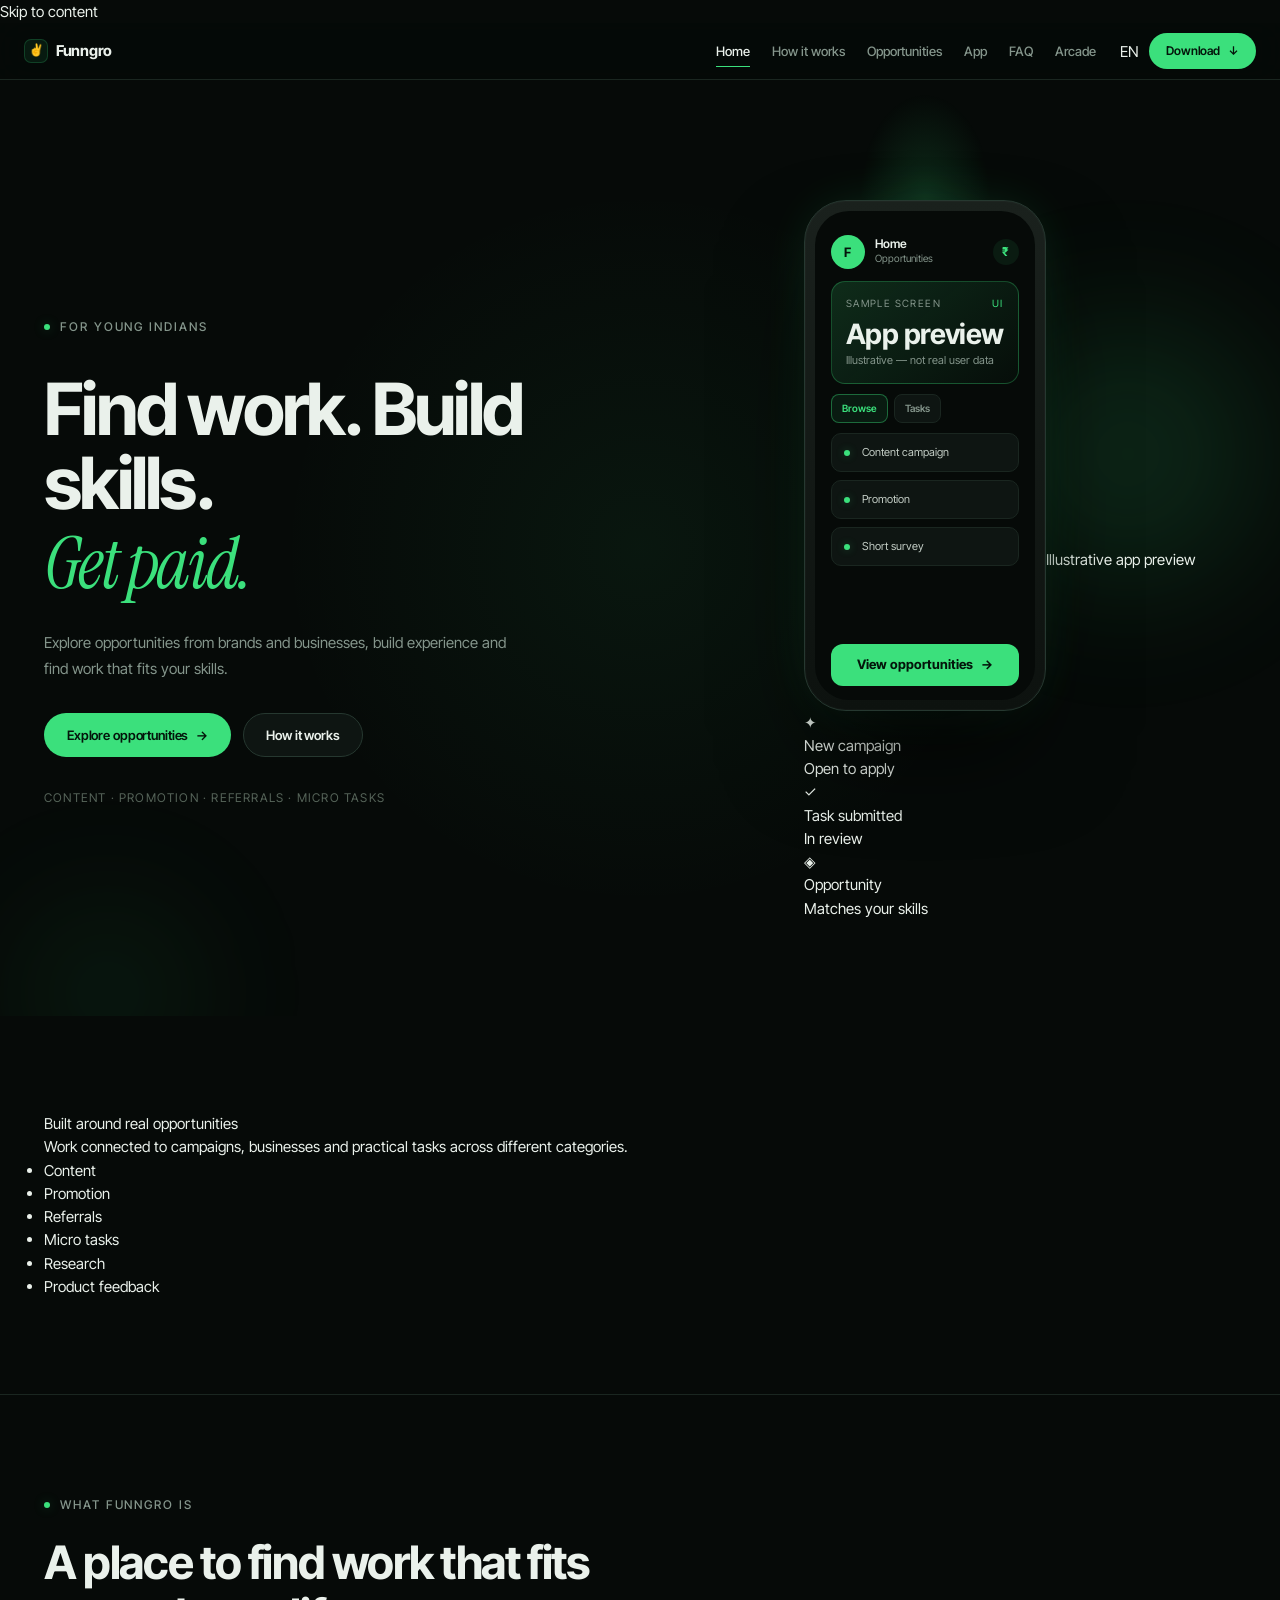
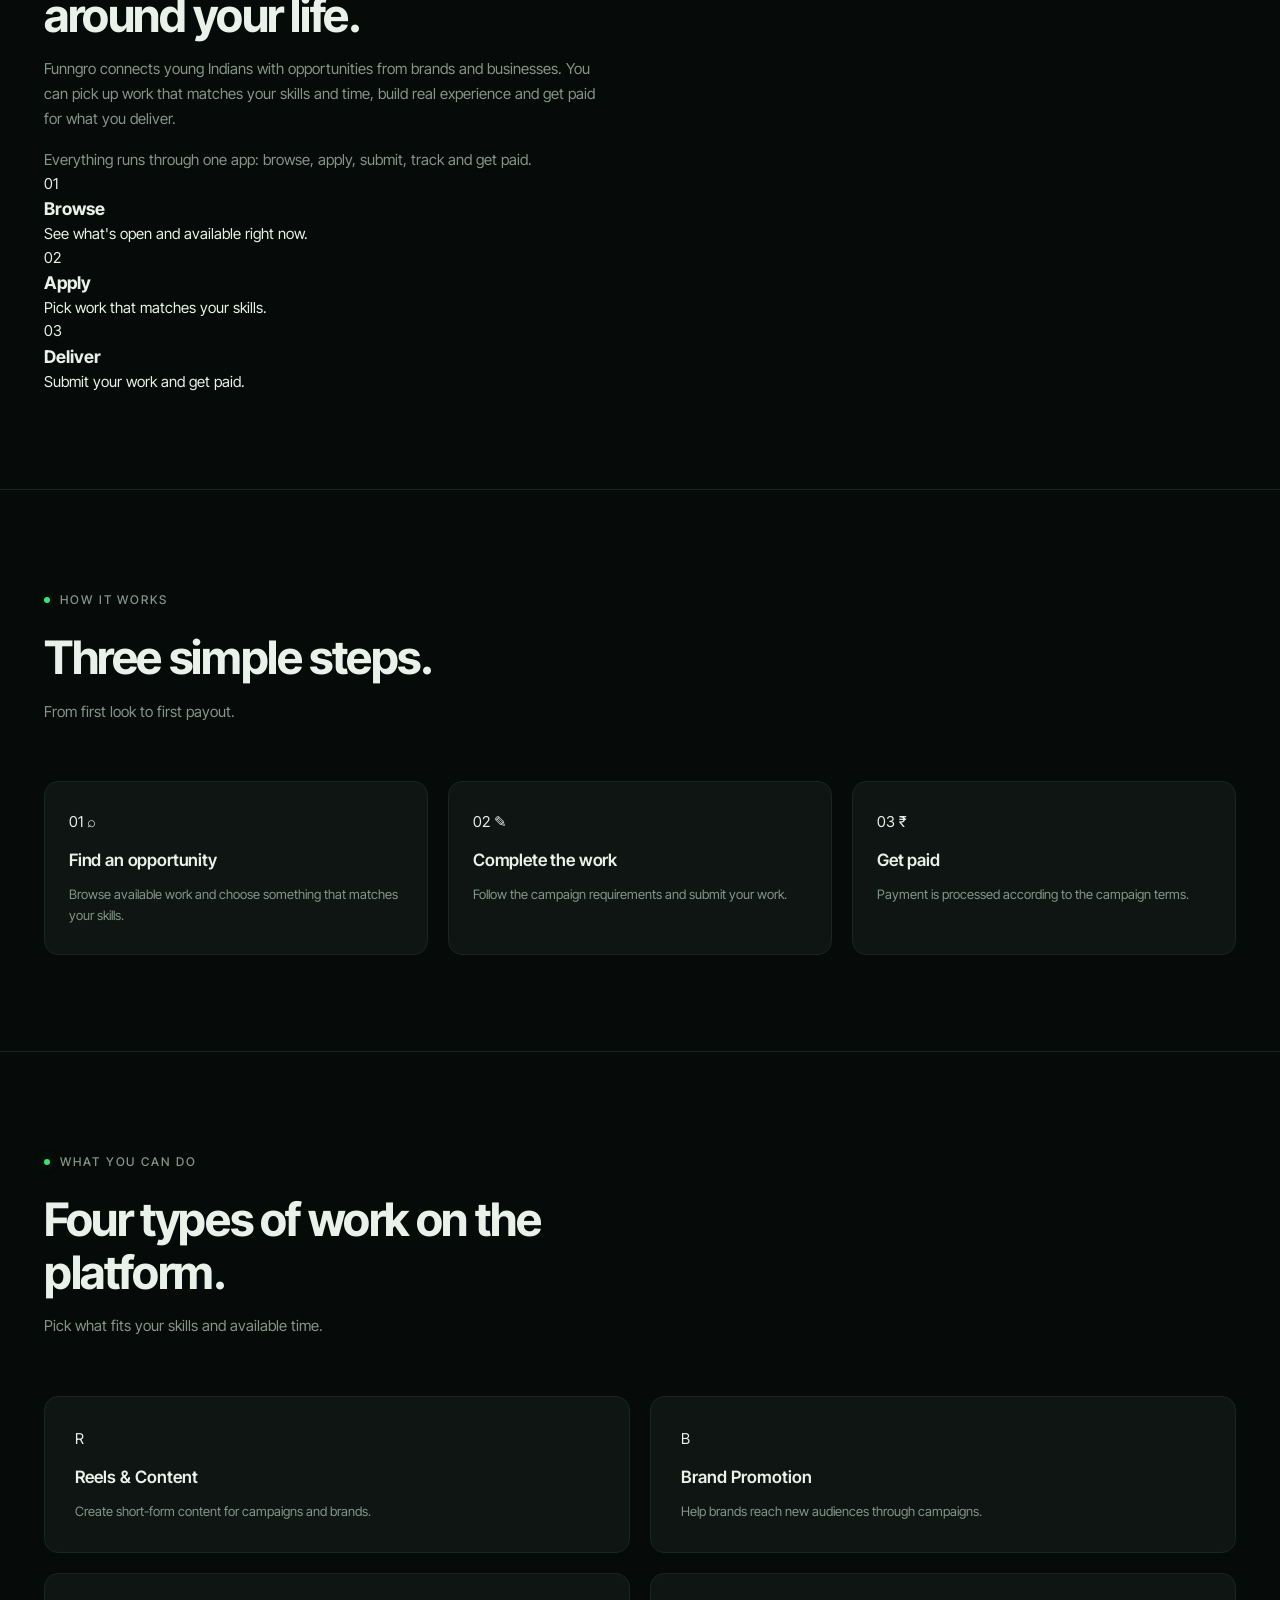
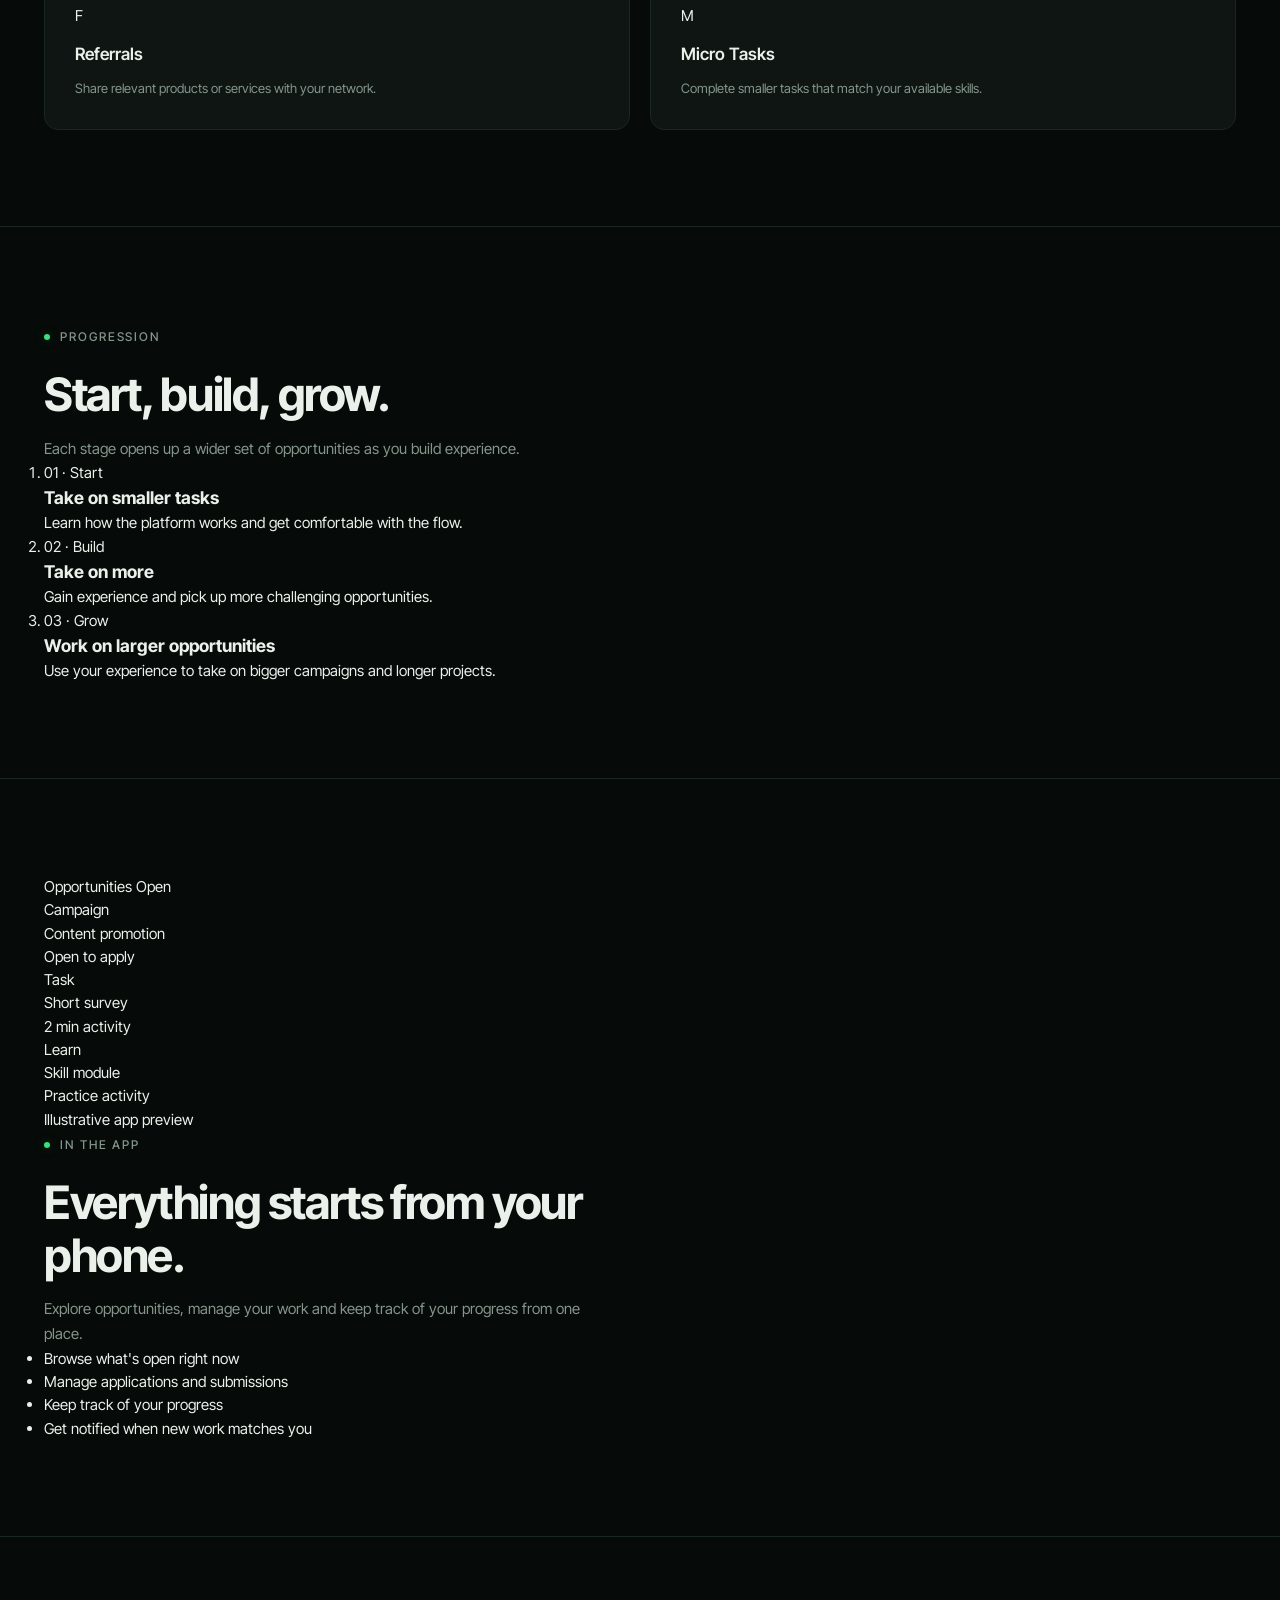
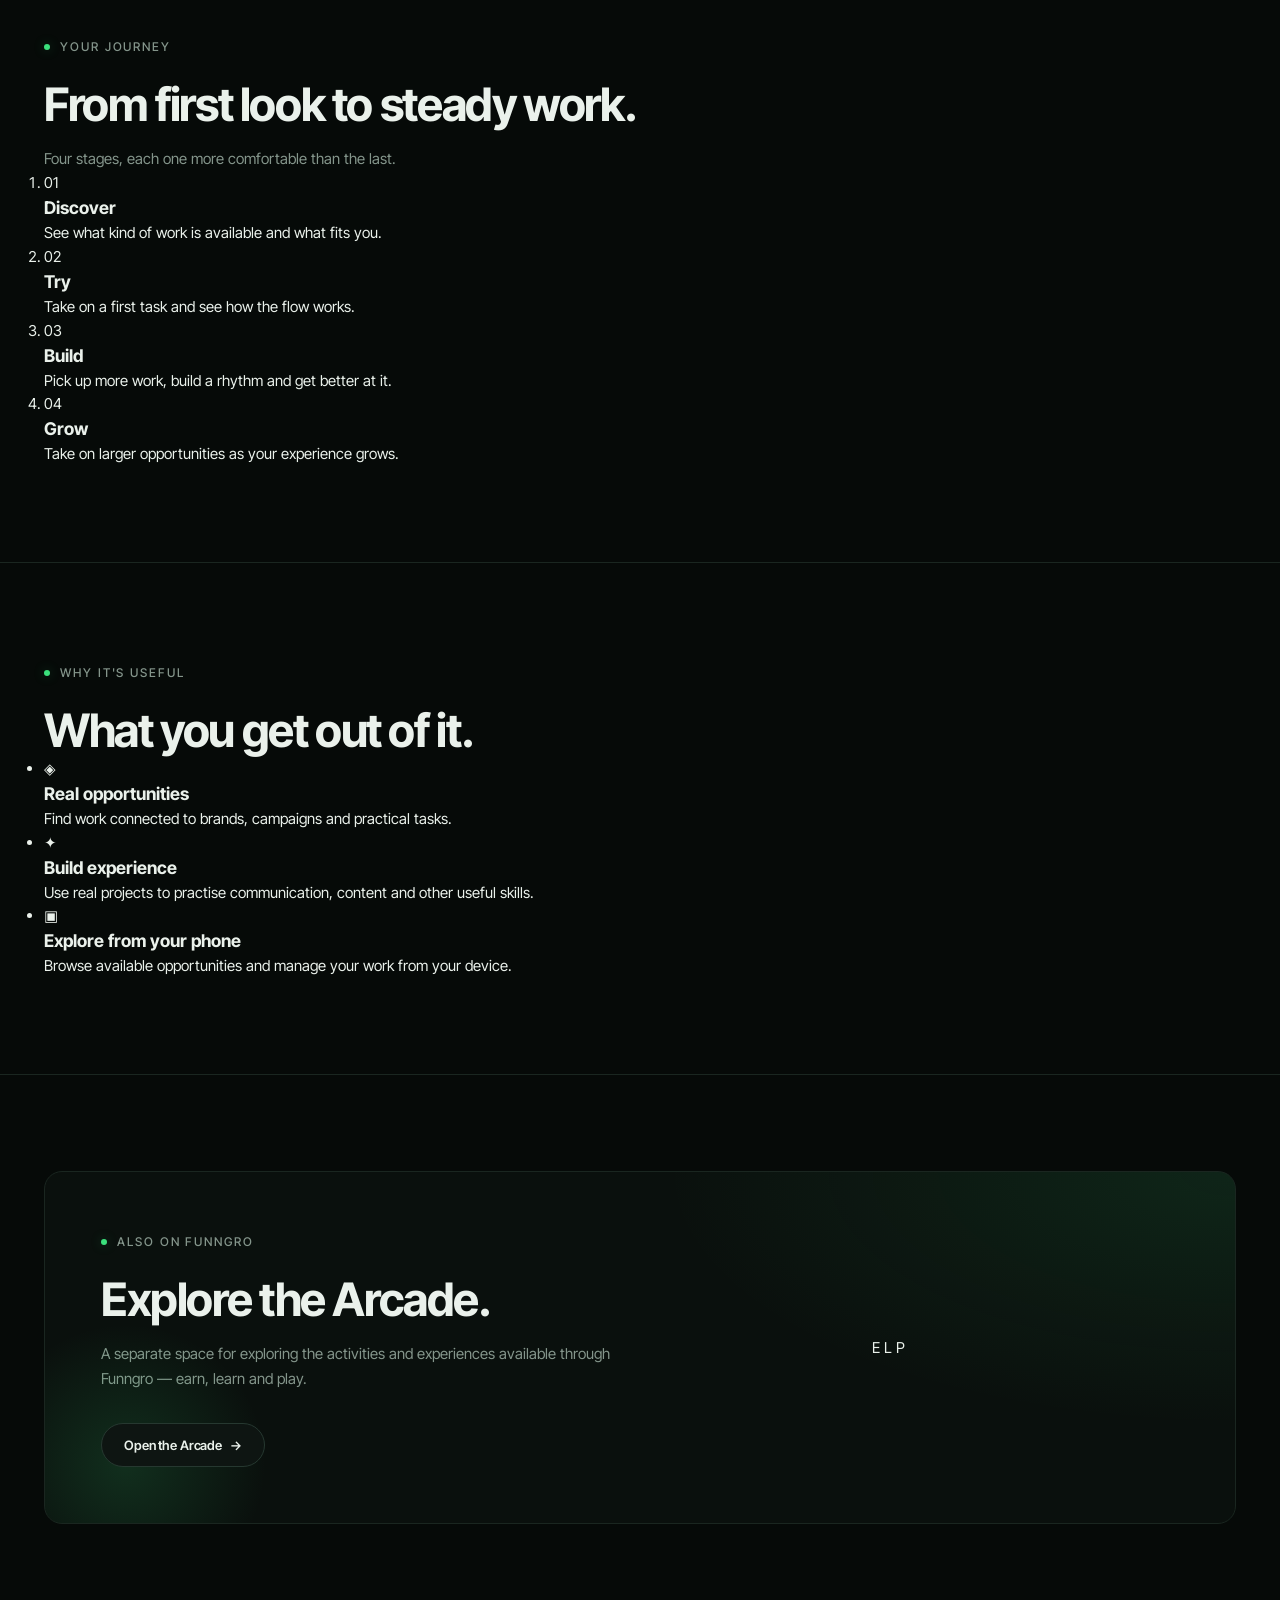
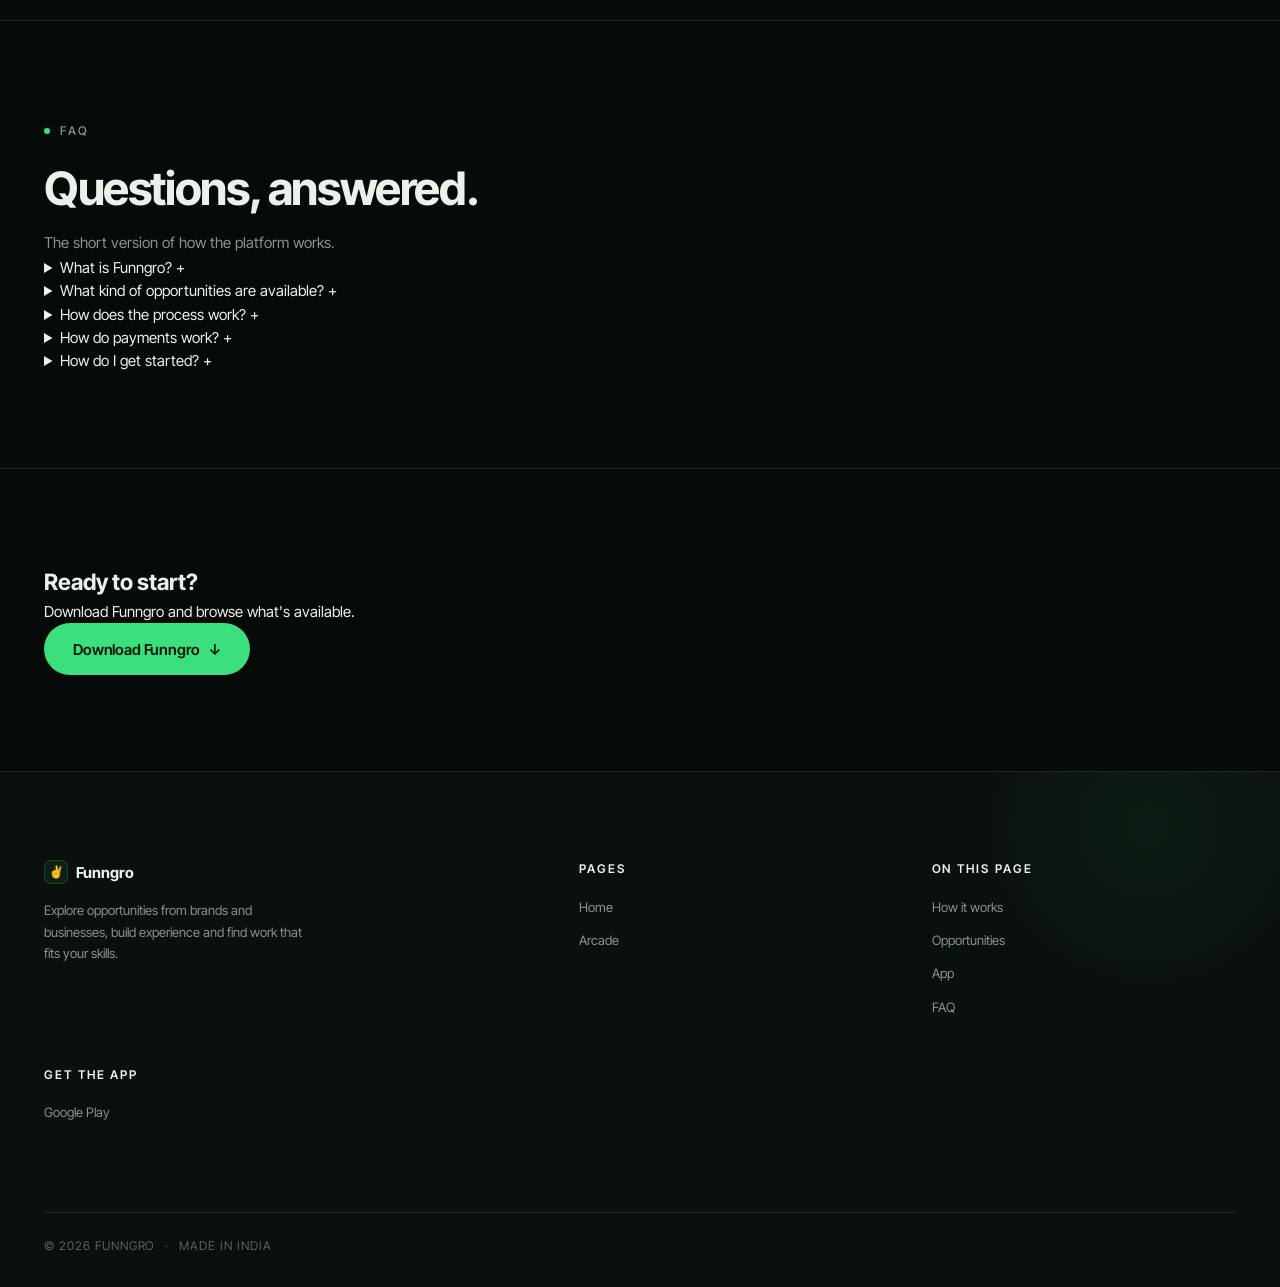
==== commit a5aa9291: "Update greeting from 'Hello' to 'Goodbye'" ====
--- a/index.html
+++ b/index.html
@@ -5,335 +5,505 @@
 <meta name="viewport" content="width=device-width,initial-scale=1,viewport-fit=cover" />
 <meta name="theme-color" content="#060A08" />
 
-<title>Funngro — Get paid by India's biggest brands</title>
-<meta name="description" content="Funngro connects young Indians with paid remote work from real brands — content, referrals, sampling, surveys. Paid in INR, per task." />
-<link rel="canonical" href="https://REPLACE-ME.vercel.app/" />
+<title>Funngro | Paid Opportunities for Young Indians</title>
+<meta name="description" content="Explore paid opportunities, brand campaigns and skill-based work through Funngro." />
+<link rel="canonical" href="https://manishsvaveg.github.io/funngro-redesign/" />
 
 <meta property="og:type" content="website" />
-<meta property="og:title" content="Funngro — Get paid by India's biggest brands" />
-<meta property="og:description" content="Flexible remote work from real Indian brands. Paid in INR, per task." />
+<meta property="og:title" content="Funngro | Paid Opportunities for Young Indians" />
+<meta property="og:description" content="Explore paid opportunities, brand campaigns and skill-based work through Funngro." />
+<meta property="og:url" content="https://manishsvaveg.github.io/funngro-redesign/" />
 <meta property="og:image" content="./og-image.png" />
 <meta name="twitter:card" content="summary_large_image" />
-<meta name="twitter:title" content="Funngro — Get paid by India's biggest brands" />
-<meta name="twitter:description" content="Flexible remote work from real Indian brands. Paid in INR." />
-
+<meta name="twitter:title" content="Funngro | Paid Opportunities for Young Indians" />
+<meta name="twitter:description" content="Explore paid opportunities, brand campaigns and skill-based work through Funngro." />
+
+<link rel="icon" href="./favicon.svg" type="image/svg+xml" />
 <link rel="preconnect" href="https://fonts.googleapis.com">
 <link rel="preconnect" href="https://fonts.gstatic.com" crossorigin>
 <link href="https://fonts.googleapis.com/css2?family=Inter+Tight:wght@400;500;600;700;800&family=Instrument+Serif:ital@0;1&display=swap" rel="stylesheet">
 <link rel="stylesheet" href="./styles.css">
+
+<script type="application/ld+json">
+{ "@context": "https://schema.org", "@type": "Organization",
+  "name": "Funngro",
+  "url": "https://manishsvaveg.github.io/funngro-redesign/",
+  "logo": "https://manishsvaveg.github.io/funngro-redesign/favicon.svg",
+  "description": "Funngro connects young Indians with paid opportunities, brand campaigns and skill-based work." }
+</script>
+<script type="application/ld+json">
+{ "@context": "https://schema.org", "@type": "WebSite",
+  "name": "Funngro",
+  "url": "https://manishsvaveg.github.io/funngro-redesign/",
+  "inLanguage": "en-IN" }
+</script>
 </head>
 <body>
+
+<a class="skip-link" href="#main-content">Skip to content</a>
 
 <header class="header" id="site-header">
   <div class="header-inner">
     <a href="./index.html" class="brand" aria-label="Funngro home">
       <span class="brand-mark" aria-hidden="true">✌</span><span>Funngro</span>
     </a>
-
     <button class="nav-toggle" type="button" aria-label="Toggle navigation" aria-expanded="false" aria-controls="site-nav">
       <span></span>
     </button>
-
     <nav class="nav" id="site-nav" aria-label="Primary">
-      <a href="./index.html" class="active">Earn</a>
-      <a href="#stories">Stories</a>
-      <a href="#brands">For Brands</a>
+      <a href="./index.html" class="active">Home</a>
+      <a href="#how">How it works</a>
+      <a href="#work">Opportunities</a>
+      <a href="#app">App</a>
+      <a href="#faq">FAQ</a>
       <a href="./arcade.html">Arcade</a>
     </nav>
-
     <div class="header-actions">
-      <button class="lang" type="button" aria-label="Language: English">EN</button>
+      <span class="lang-indicator" aria-label="Language: English">EN</span>
       <a class="btn btn-primary btn-sm" href="https://play.google.com/store/apps/details?id=com.funngro" target="_blank" rel="noopener">Download <span class="arrow down" aria-hidden="true">↓</span></a>
     </div>
   </div>
 </header>
 
-<main>
-
-<!-- HERO -->
+<main id="main-content">
+
+<!-- 01 HERO -->
 <section class="hero">
+  <div class="hero-depth" aria-hidden="true"></div>
   <div class="hero-glow hero-glow--a" aria-hidden="true"></div>
   <div class="hero-glow hero-glow--b" aria-hidden="true"></div>
 
   <div class="container">
     <div class="hero-grid">
       <div class="reveal reveal--left">
-        <div class="section-label">India's Youth · India's Brands · 2026</div>
-
+        <div class="section-label">For young Indians</div>
         <h1 class="hero-title">
-          <span class="mask-line"><span>Get paid by</span></span>
-          <span class="mask-line"><span><em>India's biggest brands</em></span></span>
-          <span class="mask-line"><span>with <em>flexible remote opportunities.</em></span></span>
+          <span class="mask-line"><span>Find work. Build skills.</span></span>
+          <span class="mask-line"><span><em>Get paid.</em></span></span>
         </h1>
-
-        <p class="hero-lede">Twenty lakh young Indians work with India's biggest brands on Funngro. Brand promotion, content, referrals, sampling, surveys. Get paid in INR. Per task.</p>
-
+        <p class="hero-lede">Explore opportunities from brands and businesses, build experience and find work that fits your skills.</p>
         <div class="hero-ctas">
-          <a class="btn btn-primary" href="https://play.google.com/store/apps/details?id=com.funngro" target="_blank" rel="noopener">Download App <span class="arrow down" aria-hidden="true">↓</span></a>
-          <a class="btn btn-secondary" href="#brands">See how it works <span class="arrow" aria-hidden="true">→</span></a>
-        </div>
-
+          <a class="btn btn-primary" href="#work">Explore opportunities <span class="arrow" aria-hidden="true">→</span></a>
+          <a class="btn btn-secondary" href="#how">How it works</a>
+        </div>
         <div class="hero-meta">
-          <span><span class="star">★</span> <strong>4.4L+</strong> earnings</span>
-          <span class="dot" aria-hidden="true"></span>
-          <span><strong>4.2</strong> Play Store</span>
-          <span class="dot" aria-hidden="true"></span>
-          <span><strong>70 Lakh+</strong> young Indians</span>
+          <span>Content · Promotion · Referrals · Micro tasks</span>
         </div>
       </div>
 
       <div class="hero-visual reveal reveal--right">
-        <div class="phone-wrap">
-          <div class="float-badge float-badge--a"><span class="ic">★</span> 4.4L+ earned</div>
-          <div class="float-badge float-badge--b"><span class="ic">₹</span> Paid in 34 hrs</div>
-          <div class="float-badge float-badge--c"><span class="ic">✓</span> 70L+ earners</div>
-
-          <div class="phone" role="img" aria-label="Funngro app preview showing earnings, tasks and referrals">
+        <div class="phone-stage" id="phone-stage">
+          <div class="phone-shadow" aria-hidden="true"></div>
+
+          <div class="phone" id="hero-phone" role="img" aria-label="Illustrative Funngro app preview">
             <div class="phone-screen">
               <div class="phone-top">
-                <div class="phone-avatar" aria-hidden="true">K</div>
-                <div><div class="phone-name">Kushal Kumar</div><div class="phone-hello">Home</div></div>
+                <div class="phone-avatar" aria-hidden="true">F</div>
+                <div><div class="phone-name">Home</div><div class="phone-hello">Opportunities</div></div>
                 <span class="phone-coin" aria-hidden="true">₹</span>
               </div>
               <div class="phone-balance">
-                <div class="phone-balance-head"><span>Total earnings</span><span class="phone-balance-tag">LIVE</span></div>
-                <div class="phone-balance-amount">₹2,430</div>
-                <div class="phone-balance-sub">Today · ₹180</div>
+                <div class="phone-balance-head"><span>Sample screen</span><span class="phone-balance-tag">UI</span></div>
+                <div class="phone-balance-amount">App preview</div>
+                <div class="phone-balance-sub">Illustrative — not real user data</div>
               </div>
               <div class="phone-chips">
-                <span class="phone-chip active">Explore Tasks</span>
-                <span class="phone-chip">Home</span>
+                <span class="phone-chip active">Browse</span>
                 <span class="phone-chip">Tasks</span>
               </div>
               <ul class="phone-tasks">
-                <li class="phone-task"><span class="phone-task-dot"></span><span class="phone-task-label">Reel · Personal care</span><span class="phone-task-amount">₹180</span></li>
-                <li class="phone-task"><span class="phone-task-dot"></span><span class="phone-task-label">Survey · Quick poll</span><span class="phone-task-amount">₹40</span></li>
-                <li class="phone-task"><span class="phone-task-dot"></span><span class="phone-task-label">Referral · Skincare</span><span class="phone-task-amount">₹250</span></li>
+                <li class="phone-task"><span class="phone-task-dot"></span><span class="phone-task-label">Content campaign</span></li>
+                <li class="phone-task"><span class="phone-task-dot"></span><span class="phone-task-label">Promotion</span></li>
+                <li class="phone-task"><span class="phone-task-dot"></span><span class="phone-task-label">Short survey</span></li>
               </ul>
-              <div class="phone-cta">Start Task <span aria-hidden="true">→</span></div>
+              <div class="phone-cta">View opportunities <span aria-hidden="true">→</span></div>
             </div>
           </div>
-        </div>
-      </div>
-    </div>
-  </div>
-</section>
-
-<!-- BRAND WALL -->
-<section class="section" id="brands">
-  <div class="container">
-    <div class="brandwall-head reveal">
-      <div>
-        <div class="section-label">The Brand Wall</div>
-        <h2 class="h2">Real brands. <em class="accent-i">Real rupees.</em> Every day.</h2>
-      </div>
-      <p class="brandwall-aside">From the bank that holds your salary to the apps on your home screen — they all work with Funngro users.</p>
-    </div>
-
-    <div class="brandwall-stats" data-reveal-group>
-      <div class="stat"><div class="stat-value" data-count="5000" data-suffix="+">0</div><div class="stat-label">Real Indian brands</div></div>
-      <div class="stat"><div class="stat-value" data-count="70" data-suffix=" Lakh+">0</div><div class="stat-label">Young Indians earning</div></div>
-      <div class="stat"><div class="stat-value" data-count="1000" data-suffix="+">0</div><div class="stat-label">Live projects right now</div></div>
-      <div class="stat"><div class="stat-value" data-count="12" data-suffix="+">0</div><div class="stat-label">Work categories</div></div>
-    </div>
-
-    <div class="marquee reveal">
-      <div class="marquee-track">
-        <span class="marquee-chip">boAt</span><span class="marquee-chip">Fastrack</span><span class="marquee-chip">LICIOUS</span>
-        <span class="marquee-chip">Nebula</span><span class="marquee-chip">Myndra</span><span class="marquee-chip">Wild</span>
-        <span class="marquee-chip">Lakmé</span><span class="marquee-chip">Jio</span><span class="marquee-chip">Lifestyle</span>
-        <span class="marquee-chip">Mamaearth</span><span class="marquee-chip">Nova</span><span class="marquee-chip">Kotak</span>
-        <span class="marquee-chip">boAt</span><span class="marquee-chip">Fastrack</span><span class="marquee-chip">LICIOUS</span>
-        <span class="marquee-chip">Nebula</span><span class="marquee-chip">Myndra</span><span class="marquee-chip">Wild</span>
-        <span class="marquee-chip">Lakmé</span><span class="marquee-chip">Jio</span><span class="marquee-chip">Lifestyle</span>
-        <span class="marquee-chip">Mamaearth</span><span class="marquee-chip">Nova</span><span class="marquee-chip">Kotak</span>
-      </div>
-    </div>
-    <p class="brandwall-hint">— and many, many more.</p>
-  </div>
-</section>
-
-<!-- TV -->
+
+          <div class="float-ui float-ui--a" aria-hidden="true">
+            <span class="float-ui__icon">✦</span>
+            <div>
+              <div class="float-ui__title">New campaign</div>
+              <div class="float-ui__meta">Open to apply</div>
+            </div>
+          </div>
+          <div class="float-ui float-ui--b" aria-hidden="true">
+            <span class="float-ui__icon">✓</span>
+            <div>
+              <div class="float-ui__title">Task submitted</div>
+              <div class="float-ui__meta">In review</div>
+            </div>
+          </div>
+          <div class="float-ui float-ui--c" aria-hidden="true">
+            <span class="float-ui__icon">◈</span>
+            <div>
+              <div class="float-ui__title">Opportunity</div>
+              <div class="float-ui__meta">Matches your skills</div>
+            </div>
+          </div>
+        </div>
+        <p class="phone-caption">Illustrative app preview</p>
+      </div>
+    </div>
+  </div>
+</main>
+
+<!-- 02 TRUST STRIP -->
+<section class="section section--flush section--trust">
+  <div class="container">
+    <div class="trust-inner reveal">
+      <div class="trust-head">
+        <span class="trust-eyebrow">Built around real opportunities</span>
+        <p class="trust-line">Work connected to campaigns, businesses and practical tasks across different categories.</p>
+      </div>
+      <ul class="trust-categories" aria-label="Categories">
+        <li>Content</li>
+        <li>Promotion</li>
+        <li>Referrals</li>
+        <li>Micro tasks</li>
+        <li>Research</li>
+        <li>Product feedback</li>
+      </ul>
+    </div>
+  </div>
+</section>
+
+<!-- 03 WHAT FUNNGRO IS -->
 <section class="section">
   <div class="container">
-    <div class="tv">
-      <div class="reveal reveal--left">
-        <div class="section-label">As seen on national television</div>
-        <h2 class="h2">Featured on National TV. <em class="accent-i">India's Got Latent — Season 2.</em></h2>
-        <p class="tv-body">We pitched a platform where young Indians can earn from real brand campaigns. The pitch led to an investment from Amit Jain, and a subsequent investment by Suceed — and it fueled a new generation of earners across the country.</p>
-        <div class="tv-stats">
-          <div class="stat"><div class="stat-value">₹10 Cr+</div><div class="stat-label">Invested by the panel</div></div>
-          <div class="stat"><div class="stat-value">40,000+</div><div class="stat-label">Young Indians earning</div></div>
-        </div>
-        <div class="tv-ctas">
-          <a class="btn btn-primary" href="https://play.google.com/store/apps/details?id=com.funngro" target="_blank" rel="noopener">Download Funngro <span class="arrow down" aria-hidden="true">↓</span></a>
-        </div>
-      </div>
-
-      <div class="tv-video reveal reveal--right" aria-hidden="true">
-        <div>
-          <div class="tv-play">▶</div>
-          <div class="tv-video-label">India's Got Latent · S2</div>
-        </div>
-      </div>
-    </div>
-  </div>
-</section>
-
-<!-- HOW IT WORKS -->
+    <div class="split">
+      <div class="split-text reveal reveal--left">
+        <div class="section-label">What Funngro is</div>
+        <h2 class="h2">A place to find work that fits around your life.</h2>
+        <p class="lede">Funngro connects young Indians with opportunities from brands and businesses. You can pick up work that matches your skills and time, build real experience and get paid for what you deliver.</p>
+        <p class="lede">Everything runs through one app: browse, apply, submit, track and get paid.</p>
+      </div>
+      <div class="split-visual reveal reveal--right">
+        <div class="stat-stack">
+          <div class="stat-tile tilt-card">
+            <span class="stat-tile__num">01</span>
+            <h3 class="stat-tile__title">Browse</h3>
+            <p class="stat-tile__body">See what's open and available right now.</p>
+          </div>
+          <div class="stat-tile tilt-card">
+            <span class="stat-tile__num">02</span>
+            <h3 class="stat-tile__title">Apply</h3>
+            <p class="stat-tile__body">Pick work that matches your skills.</p>
+          </div>
+          <div class="stat-tile tilt-card">
+            <span class="stat-tile__num">03</span>
+            <h3 class="stat-tile__title">Deliver</h3>
+            <p class="stat-tile__body">Submit your work and get paid.</p>
+          </div>
+        </div>
+      </div>
+    </div>
+  </div>
+</section>
+
+<!-- 04 HOW IT WORKS -->
 <section class="section" id="how">
   <div class="container">
     <div class="reveal">
       <div class="section-label">How it works</div>
-      <h2 class="h2">Get started in <em class="accent-i">3 simple steps.</em></h2>
-      <p class="lede">First paid in under thirty-four hours. The whole flow.</p>
+      <h2 class="h2">Three simple steps.</h2>
+      <p class="lede">From first look to first payout.</p>
     </div>
     <ol class="steps" data-reveal-group>
-      <li class="step"><div class="step-n">01</div><h3 class="step-title">Download &amp; sign up</h3><p class="step-body">Get the Funngro app, verify once, choose your categories. Two minutes. You're in.</p></li>
-      <li class="step"><div class="step-n">02</div><h3 class="step-title">Pick a brand campaign</h3><p class="step-body">Content, referral, sampling, surveys — from thousands of real Indian brands.</p></li>
-      <li class="step"><div class="step-n">03</div><h3 class="step-title">Get paid in UPI or bank</h3><p class="step-body">Complete the task. Payout lands in your UPI or bank account. Real money.</p></li>
+      <li class="step tilt-card">
+        <div class="step-visual" aria-hidden="true">
+          <span class="step-visual__num">01</span>
+          <span class="step-visual__icon">⌕</span>
+        </div>
+        <h3 class="step-title">Find an opportunity</h3>
+        <p class="step-body">Browse available work and choose something that matches your skills.</p>
+      </li>
+      <li class="step tilt-card">
+        <div class="step-visual" aria-hidden="true">
+          <span class="step-visual__num">02</span>
+          <span class="step-visual__icon">✎</span>
+        </div>
+        <h3 class="step-title">Complete the work</h3>
+        <p class="step-body">Follow the campaign requirements and submit your work.</p>
+      </li>
+      <li class="step tilt-card">
+        <div class="step-visual" aria-hidden="true">
+          <span class="step-visual__num">03</span>
+          <span class="step-visual__icon">₹</span>
+        </div>
+        <h3 class="step-title">Get paid</h3>
+        <p class="step-body">Payment is processed according to the campaign terms.</p>
+      </li>
     </ol>
-    <div class="steps-cta reveal"><a class="btn btn-secondary" href="./arcade.html">See the Arcade <span class="arrow" aria-hidden="true">→</span></a></div>
-  </div>
-</section>
-
-<!-- LADDER -->
-<section class="section">
-  <div class="container">
-    <div class="reveal">
-      <div class="section-label">The income &amp; influence ladder</div>
-      <h2 class="h2">Your path from <em class="accent-i">first task to own business.</em></h2>
-      <p class="lede">Real payouts. Real growth. And a platform to grow with.</p>
-    </div>
-    <ul class="ladder">
-      <li class="ladder-row reveal">
-        <div><div class="ladder-stage">Stage 01 · Start</div><p class="ladder-body">Daily gigs, referrals, sampling and simple promotion tasks. Earn your first real income with zero investment.</p></div>
-        <div class="ladder-range">₹1K – ₹3K</div>
-      </li>
-      <li class="ladder-row hi reveal">
-        <div><div class="ladder-stage">Stage 02 · Grow</div><p class="ladder-body">Refer friends, build your network, create content. Your earnings multiply as your influence grows.</p></div>
-        <div class="ladder-range">₹3K – ₹15K+</div>
-      </li>
-      <li class="ladder-row reveal">
-        <div><div class="ladder-stage">Stage 03 · Build</div><p class="ladder-body">Run your own promotion business at scale. Lead teams, manage campaigns, build a micro-business on the platform.</p></div>
-        <div class="ladder-range">₹15K – ₹1L+</div>
-      </li>
-    </ul>
-  </div>
-</section>
-
-<!-- WORK KINDS -->
+  </div>
+</section>
+
+<!-- 05 WORK CATEGORIES -->
 <section class="section" id="work">
   <div class="container">
     <div class="reveal">
       <div class="section-label">What you can do</div>
-      <h2 class="h2">Four kinds of work. <em class="accent-i">All from real brands.</em></h2>
-    </div>
-    <ul class="work">
-      <li class="work-item reveal"><div class="work-n">01</div><h3 class="work-title">Reels &amp; content</h3><p class="work-body">Reels, posts, blogs, photos — for real brands. Your phone is the studio.</p></li>
-      <li class="work-item reveal"><div class="work-n">02</div><h3 class="work-title">Brand promotion</h3><p class="work-body">Share, post, talk about brands you already follow. Get paid for genuine recommendations.</p></li>
-      <li class="work-item reveal"><div class="work-n">03</div><h3 class="work-title">Referrals</h3><p class="work-body">Bring friends to brands they'll like. Earn when they sign up, transact, or stay.</p></li>
-      <li class="work-item reveal"><div class="work-n">04</div><h3 class="work-title">Micro tasks</h3><p class="work-body">Sampling, surveys, app testing, product ideation. Small, fast, paid by the task.</p></li>
+      <h2 class="h2">Four types of work on the platform.</h2>
+      <p class="lede">Pick what fits your skills and available time.</p>
+    </div>
+    <ul class="work" data-reveal-group>
+      <li class="work-item tilt-card">
+        <span class="work-tile" aria-hidden="true">R</span>
+        <h3 class="work-title">Reels &amp; Content</h3>
+        <p class="work-body">Create short-form content for campaigns and brands.</p>
+      </li>
+      <li class="work-item tilt-card">
+        <span class="work-tile" aria-hidden="true">B</span>
+        <h3 class="work-title">Brand Promotion</h3>
+        <p class="work-body">Help brands reach new audiences through campaigns.</p>
+      </li>
+      <li class="work-item tilt-card">
+        <span class="work-tile" aria-hidden="true">F</span>
+        <h3 class="work-title">Referrals</h3>
+        <p class="work-body">Share relevant products or services with your network.</p>
+      </li>
+      <li class="work-item tilt-card">
+        <span class="work-tile" aria-hidden="true">M</span>
+        <h3 class="work-title">Micro Tasks</h3>
+        <p class="work-body">Complete smaller tasks that match your available skills.</p>
+      </li>
     </ul>
   </div>
 </section>
 
-<!-- STORIES -->
-<section class="section" id="stories">
-  <div class="container">
-    <div class="stories-head reveal">
-      <div>
-        <div class="section-label">Real youth · Real earnings</div>
-        <h2 class="h2">People <em class="accent-i">you'll want to become.</em></h2>
-        <p class="lede">See how youth across India are climbing the income &amp; influence ladder.</p>
-      </div>
-    </div>
-    <ul class="stories">
-      <li class="story reveal">
-        <div class="story-photo" aria-hidden="true"></div>
-        <div class="story-body">
-          <h3 class="story-name">Karthik, 19</h3>
-          <span class="story-city">Chennai</span>
-          <p class="story-quote">Posted for beauty and hair brands from my phone. Consistent work adds up.</p>
-          <span class="story-earned">₹3,00,000+ total</span>
-        </div>
-      </li>
-      <li class="story reveal">
-        <div class="story-photo" aria-hidden="true"></div>
-        <div class="story-body">
-          <h3 class="story-name">Aditya, 20</h3>
-          <span class="story-city">Mumbai</span>
-          <p class="story-quote">First paid promo in tech footwear. Got my first payout in days.</p>
-          <span class="story-earned">₹25,000+ total</span>
-        </div>
-      </li>
-      <li class="story reveal">
-        <div class="story-photo" aria-hidden="true"></div>
-        <div class="story-body">
-          <h3 class="story-name">Sarthak, 19</h3>
-          <span class="story-city">Delhi</span>
-          <p class="story-quote">A small team runs our promotion campaigns end-to-end now.</p>
-          <span class="story-earned">₹70,000+ total</span>
-        </div>
+<!-- 06 GROWTH PROGRESSION -->
+<section class="section section--growth">
+  <div class="container">
+    <div class="reveal">
+      <div class="section-label">Progression</div>
+      <h2 class="h2">Start, build, grow.</h2>
+      <p class="lede">Each stage opens up a wider set of opportunities as you build experience.</p>
+    </div>
+    <ol class="timeline" data-reveal-group>
+      <li class="timeline-step">
+        <div class="timeline-marker">
+          <span class="timeline-dot"></span>
+          <span class="timeline-line" aria-hidden="true"></span>
+        </div>
+        <div class="timeline-body">
+          <span class="timeline-stage">01 · Start</span>
+          <h3 class="timeline-title">Take on smaller tasks</h3>
+          <p class="timeline-text">Learn how the platform works and get comfortable with the flow.</p>
+        </div>
+      </li>
+      <li class="timeline-step">
+        <div class="timeline-marker">
+          <span class="timeline-dot"></span>
+          <span class="timeline-line" aria-hidden="true"></span>
+        </div>
+        <div class="timeline-body">
+          <span class="timeline-stage">02 · Build</span>
+          <h3 class="timeline-title">Take on more</h3>
+          <p class="timeline-text">Gain experience and pick up more challenging opportunities.</p>
+        </div>
+      </li>
+      <li class="timeline-step timeline-step--last">
+        <div class="timeline-marker">
+          <span class="timeline-dot"></span>
+        </div>
+        <div class="timeline-body">
+          <span class="timeline-stage">03 · Grow</span>
+          <h3 class="timeline-title">Work on larger opportunities</h3>
+          <p class="timeline-text">Use your experience to take on bigger campaigns and longer projects.</p>
+        </div>
+      </li>
+    </ol>
+  </div>
+</section>
+
+<!-- 07 APP EXPERIENCE -->
+<section class="section section--app" id="app">
+  <div class="container">
+    <div class="split split--reverse">
+      <div class="split-visual split-visual--app reveal reveal--left">
+        <div class="app-stage">
+          <div class="app-phone">
+            <div class="app-screen">
+              <div class="app-top">
+                <span class="app-title">Opportunities</span>
+                <span class="app-pill">Open</span>
+              </div>
+              <div class="app-card">
+                <div class="app-card__label">Campaign</div>
+                <div class="app-card__title">Content promotion</div>
+                <div class="app-card__meta">Open to apply</div>
+              </div>
+              <div class="app-card">
+                <div class="app-card__label">Task</div>
+                <div class="app-card__title">Short survey</div>
+                <div class="app-card__meta">2 min activity</div>
+              </div>
+              <div class="app-card">
+                <div class="app-card__label">Learn</div>
+                <div class="app-card__title">Skill module</div>
+                <div class="app-card__meta">Practice activity</div>
+              </div>
+              <div class="app-nav" aria-hidden="true">
+                <span></span><span></span><span></span>
+              </div>
+            </div>
+          </div>
+          <p class="app-caption">Illustrative app preview</p>
+        </div>
+      </div>
+      <div class="split-text reveal reveal--right">
+        <div class="section-label">In the app</div>
+        <h2 class="h2">Everything starts from your phone.</h2>
+        <p class="lede">Explore opportunities, manage your work and keep track of your progress from one place.</p>
+        <ul class="feature-list">
+          <li><span class="feature-dot"></span> Browse what's open right now</li>
+          <li><span class="feature-dot"></span> Manage applications and submissions</li>
+          <li><span class="feature-dot"></span> Keep track of your progress</li>
+          <li><span class="feature-dot"></span> Get notified when new work matches you</li>
+        </ul>
+      </div>
+    </div>
+  </div>
+</section>
+
+<!-- 08 JOURNEY -->
+<section class="section section--journey">
+  <div class="container">
+    <div class="reveal">
+      <div class="section-label">Your journey</div>
+      <h2 class="h2">From first look to steady work.</h2>
+      <p class="lede">Four stages, each one more comfortable than the last.</p>
+    </div>
+    <ol class="journey" data-reveal-group>
+      <li class="journey-step">
+        <span class="journey-index">01</span>
+        <h3 class="journey-title">Discover</h3>
+        <p class="journey-text">See what kind of work is available and what fits you.</p>
+      </li>
+      <li class="journey-step">
+        <span class="journey-index">02</span>
+        <h3 class="journey-title">Try</h3>
+        <p class="journey-text">Take on a first task and see how the flow works.</p>
+      </li>
+      <li class="journey-step">
+        <span class="journey-index">03</span>
+        <h3 class="journey-title">Build</h3>
+        <p class="journey-text">Pick up more work, build a rhythm and get better at it.</p>
+      </li>
+      <li class="journey-step">
+        <span class="journey-index">04</span>
+        <h3 class="journey-title">Grow</h3>
+        <p class="journey-text">Take on larger opportunities as your experience grows.</p>
+      </li>
+    </ol>
+  </div>
+</section>
+
+<!-- 09 WHY USEFUL -->
+<section class="section">
+  <div class="container">
+    <div class="reveal">
+      <div class="section-label">Why it's useful</div>
+      <h2 class="h2">What you get out of it.</h2>
+    </div>
+    <ul class="useful" data-reveal-group>
+      <li class="useful-item tilt-card">
+        <span class="useful-icon" aria-hidden="true">◈</span>
+        <h3 class="useful-title">Real opportunities</h3>
+        <p class="useful-body">Find work connected to brands, campaigns and practical tasks.</p>
+      </li>
+      <li class="useful-item tilt-card">
+        <span class="useful-icon" aria-hidden="true">✦</span>
+        <h3 class="useful-title">Build experience</h3>
+        <p class="useful-body">Use real projects to practise communication, content and other useful skills.</p>
+      </li>
+      <li class="useful-item tilt-card">
+        <span class="useful-icon" aria-hidden="true">▣</span>
+        <h3 class="useful-title">Explore from your phone</h3>
+        <p class="useful-body">Browse available opportunities and manage your work from your device.</p>
       </li>
     </ul>
   </div>
 </section>
 
-<!-- INSIDE THE APP -->
+<!-- 10 ARCADE TEASER -->
+<section class="section section--teaser">
+  <div class="container">
+    <div class="teaser reveal">
+      <div class="teaser-text">
+        <div class="section-label">Also on Funngro</div>
+        <h2 class="h2">Explore the Arcade.</h2>
+        <p class="lede">A separate space for exploring the activities and experiences available through Funngro — earn, learn and play.</p>
+        <div class="teaser-cta">
+          <a class="btn btn-secondary" href="./arcade.html">Open the Arcade <span class="arrow" aria-hidden="true">→</span></a>
+        </div>
+      </div>
+      <div class="teaser-visual" aria-hidden="true">
+        <span class="teaser-tile" style="--x:-8px;--y:-4px;--r:-6deg">E</span>
+        <span class="teaser-tile" style="--x:6px;--y:0;--r:4deg">L</span>
+        <span class="teaser-tile" style="--x:0;--y:8px;--r:0deg">P</span>
+      </div>
+    </div>
+  </div>
+</section>
+
+<!-- 11 FAQ -->
+<section class="section" id="faq">
+  <div class="container">
+    <div class="faq-layout">
+      <div class="faq-head reveal">
+        <div class="section-label">FAQ</div>
+        <h2 class="h2">Questions, answered.</h2>
+        <p class="lede">The short version of how the platform works.</p>
+      </div>
+      <div class="faq-list reveal">
+        <details class="faq-item">
+          <summary class="faq-q">
+            <span>What is Funngro?</span>
+            <span class="faq-icon" aria-hidden="true">+</span>
+          </summary>
+          <div class="faq-a"><p>Funngro is a platform where young Indians can find opportunities from brands and businesses, build experience and get paid for the work they deliver.</p></div>
+        </details>
+        <details class="faq-item">
+          <summary class="faq-q">
+            <span>What kind of opportunities are available?</span>
+            <span class="faq-icon" aria-hidden="true">+</span>
+          </summary>
+          <div class="faq-a"><p>Work is organised around four broad types — content, brand promotion, referrals and smaller tasks. What's available depends on what brands and businesses are running at the time.</p></div>
+        </details>
+        <details class="faq-item">
+          <summary class="faq-q">
+            <span>How does the process work?</span>
+            <span class="faq-icon" aria-hidden="true">+</span>
+          </summary>
+          <div class="faq-a"><p>You browse available work, apply for what fits your skills, complete the requirements and submit your work. Once the campaign's requirements are met, payment is processed.</p></div>
+        </details>
+        <details class="faq-item">
+          <summary class="faq-q">
+            <span>How do payments work?</span>
+            <span class="faq-icon" aria-hidden="true">+</span>
+          </summary>
+          <div class="faq-a"><p>Payment is processed according to the terms of each campaign. Exact timing and method depend on the individual opportunity.</p></div>
+        </details>
+        <details class="faq-item">
+          <summary class="faq-q">
+            <span>How do I get started?</span>
+            <span class="faq-icon" aria-hidden="true">+</span>
+          </summary>
+          <div class="faq-a"><p>Download the Funngro app and set up your profile. From there you can browse what's available and apply for work that matches your skills.</p></div>
+        </details>
+      </div>
+    </div>
+  </div>
+</section>
+
+<!-- 12 FINAL CTA -->
 <section class="section">
   <div class="container">
-    <div class="reveal">
-      <div class="section-label">Inside the app</div>
-      <h2 class="h2">Five screens. <em class="accent-i">One uninterrupted story.</em></h2>
-      <p class="lede">From the morning open, to the tier up, to the rupees landing in your bank — swipe through it.</p>
-    </div>
-    <ol class="screens">
-      <li class="screen reveal"><div class="screen-n">01</div><h3 class="screen-title">Home</h3><p class="screen-body">Today's tasks and earnings at a glance.</p></li>
-      <li class="screen reveal"><div class="screen-n">02</div><h3 class="screen-title">Learn</h3><p class="screen-body">Skill courses inside the app.</p></li>
-      <li class="screen reveal"><div class="screen-n">03</div><h3 class="screen-title">Earn</h3><p class="screen-body">Every campaign, one feed.</p></li>
-      <li class="screen reveal"><div class="screen-n">04</div><h3 class="screen-title">Growth</h3><p class="screen-body">Track your level and multipliers.</p></li>
-      <li class="screen reveal"><div class="screen-n">05</div><h3 class="screen-title">Withdraw</h3><p class="screen-body">One-tap payouts to UPI or bank.</p></li>
-    </ol>
-    <p class="screens-foot reveal"><strong>Today's brands, sorted for you.</strong> Complete surveys, promote campaigns, earn with us. New brand campaigns matched to you — every morning.</p>
-  </div>
-</section>
-
-<!-- MEDIA -->
-<section class="section">
-  <div class="container">
-    <div class="reveal"><div class="section-label">In the press</div></div>
-    <ul class="media reveal">
-      <li class="media-item">Business News Week</li>
-      <li class="media-item">FM Live</li>
-      <li class="media-item">IBN Intelligence</li>
-      <li class="media-item">Times of India</li>
-      <li class="media-item">The Daily Branch</li>
-      <li class="media-item">Entracker</li>
-    </ul>
-  </div>
-</section>
-
-<!-- ARCADE TEASER -->
-<section class="section">
-  <div class="container">
-    <div class="teaser reveal">
-      <div>
-        <div class="section-label">Beyond earning</div>
-        <h2 class="h2">Twenty apps. <em class="accent-i">Four ways to use them.</em></h2>
-        <p class="lede">The Funngro Arcade is the wider shelf around the earning app. Some pay, some teach, some are just for passing five minutes between classes.</p>
-        <div class="teaser-tags">
-          <span class="teaser-tag"><span class="num">01</span>Earn</span>
-          <span class="teaser-tag"><span class="num">02</span>Learn</span>
-          <span class="teaser-tag"><span class="num">03</span>Puzzle &amp; Brain</span>
-          <span class="teaser-tag"><span class="num">04</span>Play &amp; Classics</span>
-        </div>
-        <div class="teaser-cta"><a class="btn btn-primary" href="./arcade.html">Open the Arcade <span class="arrow" aria-hidden="true">→</span></a></div>
-      </div>
-      <div class="teaser-counter" aria-hidden="true">
-        <span class="teaser-counter-num" data-count="20">0</span>
-        <span class="teaser-counter-label">apps · one shelf</span>
-      </div>
+    <div class="download-cta reveal">
+      <h2 class="download-cta-title">Ready to start?</h2>
+      <p class="download-cta-lede">Download Funngro and browse what's available.</p>
+      <a class="btn btn-primary btn-lg" href="https://play.google.com/store/apps/details?id=com.funngro" target="_blank" rel="noopener">Download Funngro <span class="arrow down" aria-hidden="true">↓</span></a>
     </div>
   </div>
 </section>
@@ -345,9 +515,8 @@
     <div class="footer-grid">
       <div class="footer-brand">
         <div class="footer-logo"><span class="footer-mark" aria-hidden="true">✌</span><span>Funngro</span></div>
-        <p class="footer-blurb">India's youth, India's brands. Get paid in INR for real brand work — from where you are.</p>
-      </div>
-
+        <p class="footer-blurb">Explore opportunities from brands and businesses, build experience and find work that fits your skills.</p>
+      </div>
       <div class="footer-col">
         <h3 class="footer-col-title">Pages</h3>
         <ul>
@@ -355,27 +524,30 @@
           <li><a href="./arcade.html">Arcade</a></li>
         </ul>
       </div>
-
       <div class="footer-col">
-        <h3 class="footer-col-title">On Home</h3>
+        <h3 class="footer-col-title">On this page</h3>
         <ul>
           <li><a href="#how">How it works</a></li>
-          <li><a href="#work">Work categories</a></li>
-          <li><a href="#brands">Brand wall</a></li>
-          <li><a href="#stories">Stories</a></li>
+          <li><a href="#work">Opportunities</a></li>
+          <li><a href="#app">App</a></li>
+          <li><a href="#faq">FAQ</a></li>
         </ul>
       </div>
-    </div>
-
+      <div class="footer-col">
+        <h3 class="footer-col-title">Get the app</h3>
+        <ul>
+          <li><a href="https://play.google.com/store/apps/details?id=com.funngro" target="_blank" rel="noopener">Google Play</a></li>
+        </ul>
+      </div>
+    </div>
     <div class="footer-bar">
-      <span>© 2026 FUNNGRO</span>
+      <span>© 2026 Funngro</span>
       <span>·</span>
-      <span>MADE IN INDIA</span>
-      <span style="margin-left:auto"><strong>4.2</strong> PLAY STORE · <strong>70 LAKH+</strong> YOUNG INDIANS · <strong>SHARK TANK INDIA S2</strong></span>
+      <span>Made in India</span>
     </div>
   </div>
 </footer>
 
 <script src="./script.js" defer></script>
 </body>
-</html>+</html>
